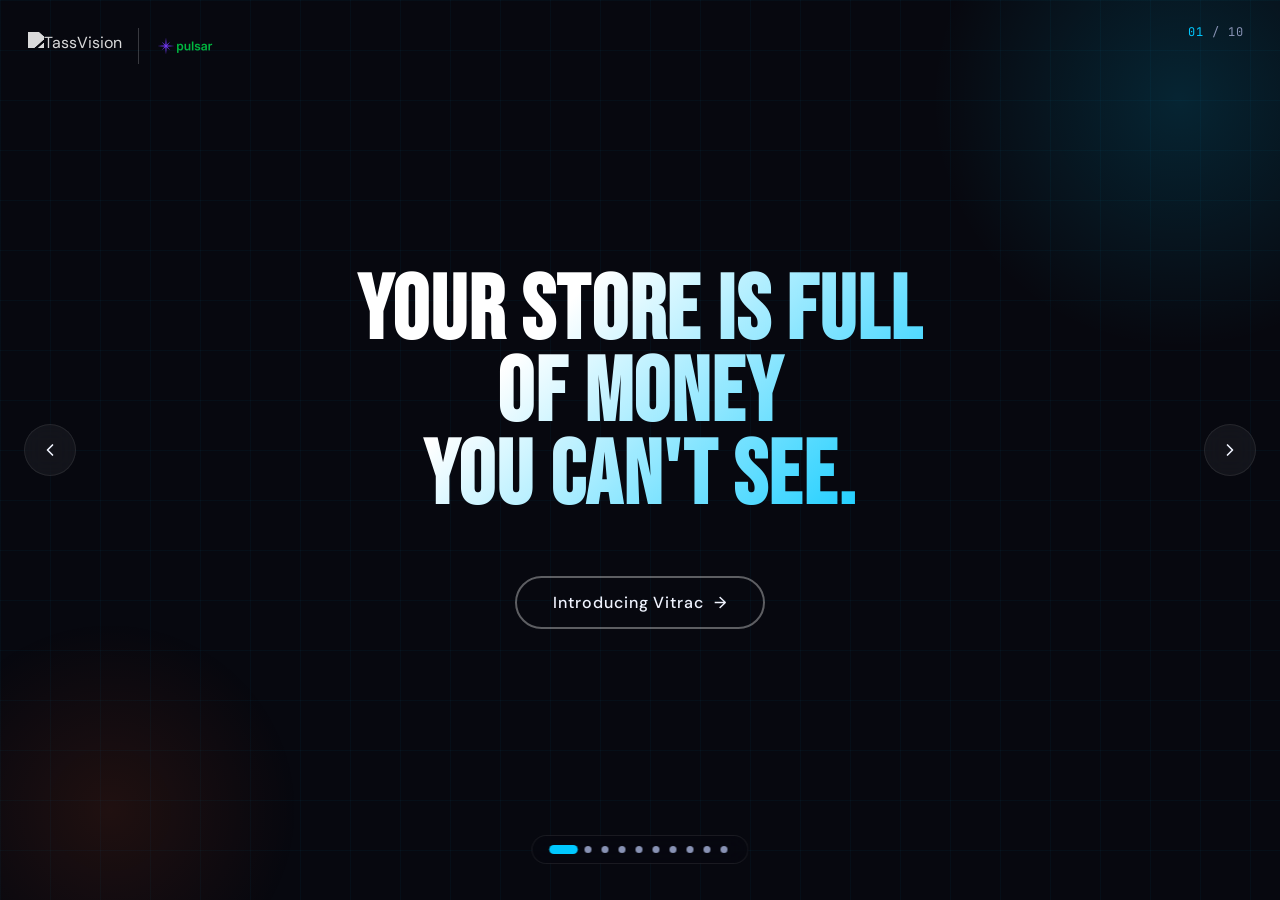
==== index.html @ 22bd7980 "upd" ====
<!DOCTYPE html>
<html lang="en">
<head>
<meta charset="UTF-8">
<meta name="viewport" content="width=device-width, initial-scale=1.0">
<title>Vitrac — Grow Your Store Revenue</title>
<link rel="preconnect" href="https://fonts.googleapis.com">
<link rel="preconnect" href="https://fonts.gstatic.com" crossorigin>
<link href="https://fonts.googleapis.com/css2?family=Bebas+Neue&family=DM+Sans:ital,opsz,wght@0,9..40,300;0,9..40,400;0,9..40,500;0,9..40,700;1,9..40,300&family=JetBrains+Mono:wght@400;700&display=swap" rel="stylesheet">
<style>
  :root {
    --ink:    #07080F;
    --ink2:   #10132A;
    --blue:   #00C8FF;
    --blue2:  #006EFF;
    --orange: #FF5A1F;
    --green:  #00E676;
    --white:  #F0F4FF;
    --muted:  #8892B4;
    --card:   rgba(255,255,255,0.04);
    --border: rgba(255,255,255,0.08);
  }

  *, *::before, *::after { box-sizing: border-box; margin: 0; padding: 0; }

  html, body {
    width: 100%; height: 100%;
    overflow: hidden;
    background: var(--ink);
    font-family: 'DM Sans', sans-serif;
    color: var(--white);
    cursor: default;
    -webkit-font-smoothing: antialiased;
  }

  /* ── Deck ─────────────────────────────────────────── */
  .deck {
    width: 100vw; height: 100vh;
    position: relative;
    overflow: hidden;
  }

  .slide {
    position: absolute;
    inset: 0;
    display: flex;
    flex-direction: column;
    justify-content: center;
    align-items: center;
    padding: 60px 80px;
    opacity: 0;
    transform: translateX(100%);
    transition: opacity 0.55s cubic-bezier(.77,0,.18,1), transform 0.55s cubic-bezier(.77,0,.18,1);
    will-change: transform, opacity;
    overflow: hidden;
  }
  .slide.active {
    opacity: 1;
    transform: translateX(0);
  }
  .slide.exit-left {
    opacity: 0;
    transform: translateX(-100%);
  }

  /* ── Shared slide background shapes ──────────────── */
  .slide::before, .slide::after {
    content: '';
    position: absolute;
    border-radius: 50%;
    pointer-events: none;
    z-index: 0;
  }

  /* ── Nav ─────────────────────────────────────────── */
  .nav {
    position: fixed;
    bottom: 36px;
    left: 50%;
    transform: translateX(-50%);
    display: flex;
    align-items: center;
    gap: 10px;
    z-index: 100;
    background: rgba(7,8,15,0.6);
    backdrop-filter: blur(12px);
    border: 1px solid var(--border);
    border-radius: 100px;
    padding: 10px 20px;
  }
  .dot {
    width: 7px; height: 7px;
    border-radius: 50%;
    background: var(--muted);
    cursor: pointer;
    transition: background 0.3s, transform 0.3s, width 0.3s;
  }
  .dot.active {
    background: var(--blue);
    transform: scale(1.3);
    width: 22px;
    border-radius: 4px;
  }

  .arrow {
    position: fixed;
    top: 50%;
    transform: translateY(-50%);
    z-index: 100;
    width: 52px; height: 52px;
    border-radius: 50%;
    background: rgba(255,255,255,0.05);
    border: 1px solid var(--border);
    display: flex; align-items: center; justify-content: center;
    cursor: pointer;
    transition: background 0.2s, border-color 0.2s;
    backdrop-filter: blur(10px);
  }
  .arrow:hover { background: rgba(0,200,255,0.12); border-color: var(--blue); }
  .arrow svg { width: 20px; height: 20px; fill: none; stroke: var(--white); stroke-width: 2; stroke-linecap: round; stroke-linejoin: round; }
  .arrow.left { left: 24px; }
  .arrow.right { right: 24px; }

  /* slide counter */
  .counter {
    position: fixed;
    top: 24px; right: 36px;
    font-family: 'JetBrains Mono', monospace;
    font-size: 12px;
    color: var(--muted);
    letter-spacing: 0.08em;
    z-index: 100;
  }
  .counter span { color: var(--blue); }

  /* ── Logos bar ───────────────────────────────────── */
  .logo-bar {
    position: fixed;
    top: 16px; left: 28px;
    display: flex; align-items: center; gap: 16px;
    z-index: 100;
  }
  .logo-bar .tv-logo {
    height: 28px;
    object-fit: contain;
    filter: brightness(0) invert(1);
    opacity: 0.85;
  }
  .logo-bar .sep {
    width: 1px; height: 36px;
    background: rgba(255,255,255,0.2);
  }
  .logo-bar .pulsar-logo {
    height: 60px;
    object-fit: contain;
    filter: none;
    opacity: 1;
  }
  /* On white-bg slides invert the TassVision logo */
  .slide.light-bg ~ * .logo-bar .tv-logo { filter: brightness(0); opacity: 0.7; }

  /* ═══════════════════════════════════════════════════
     SLIDE 1 — COVER  (25% more compact)
  ═══════════════════════════════════════════════════ */
  #s1 {
    background: var(--ink);
    text-align: center;
  }
  #s1::before {
    width: 500px; height: 500px;
    background: radial-gradient(circle, rgba(0,200,255,0.15) 0%, transparent 70%);
    top: -150px; right: -150px;
  }
  #s1::after {
    width: 380px; height: 380px;
    background: radial-gradient(circle, rgba(255,90,31,0.1) 0%, transparent 70%);
    bottom: -100px; left: -80px;
  }
  #s1 .grid-overlay {
    position: absolute;
    inset: 0;
    background-image:
      linear-gradient(rgba(0,200,255,0.04) 1px, transparent 1px),
      linear-gradient(90deg, rgba(0,200,255,0.04) 1px, transparent 1px);
    background-size: 50px 50px;
    z-index: 0;
  }
  #s1 .content { position: relative; z-index: 1; }
  #s1 .eyebrow {
    font-family: 'JetBrains Mono', monospace;
    font-size: 11px;
    letter-spacing: 0.22em;
    color: var(--blue);
    text-transform: uppercase;
    margin-bottom: 16px;
    display: flex; align-items: center; justify-content: center; gap: 10px;
  }
  #s1 .eyebrow::before, #s1 .eyebrow::after {
    content: '';
    width: 30px; height: 1px;
    background: var(--blue);
    opacity: 0.6;
  }
  #s1 h1 {
    font-family: 'Bebas Neue', sans-serif;
    font-size: clamp(54px, 7vw, 96px);
    line-height: 0.92;
    letter-spacing: 0.02em;
    background: linear-gradient(135deg, #fff 30%, var(--blue) 100%);
    -webkit-background-clip: text;
    -webkit-text-fill-color: transparent;
    background-clip: text;
    margin-bottom: 18px;
  }
  #s1 .sub {
    font-size: clamp(13px, 1.5vw, 16px);
    font-weight: 300;
    color: rgba(240,244,255,0.7);
    max-width: 520px;
    margin: 0 auto 32px;
    line-height: 1.6;
  }
  #s1 .cta-badge {
    display: inline-flex;
    align-items: center;
    gap: 8px;
    background: linear-gradient(135deg, var(--blue), var(--blue2));
    color: var(--ink);
    font-weight: 700;
    font-size: 12px;
    letter-spacing: 0.1em;
    text-transform: uppercase;
    padding: 11px 24px;
    border-radius: 100px;
    box-shadow: 0 0 30px rgba(0,200,255,0.3);
  }
  #s1 .vitrac-hero-logo {
    width: 120px;
    margin-bottom: 20px;
    filter: brightness(0) invert(1);
  }
  .intro-btn {
    margin-top: 40px;
    display: inline-flex;
    align-items: center;
    gap: 8px;
    background: transparent;
    border: 2px solid rgba(255,255,255,0.35);
    color: var(--white);
    font-family: 'DM Sans', sans-serif;
    font-size: 16px;
    font-weight: 500;
    letter-spacing: 0.06em;
    padding: 14px 36px;
    border-radius: 100px;
    cursor: pointer;
    transition: background 0.25s, border-color 0.25s, color 0.25s;
  }
  .intro-btn:hover {
    background: rgba(255,255,255,0.1);
    border-color: rgba(255,255,255,0.7);
  }

  /* ═══════════════════════════════════════════════════
     SLIDE 2 — THE PROBLEM
  ═══════════════════════════════════════════════════ */
  #s2 {
    background: #0D0E1C;
  }
  #s2::before {
    width: 600px; height: 600px;
    background: radial-gradient(circle, rgba(255,90,31,0.12) 0%, transparent 70%);
    top: -200px; left: -100px;
  }
  #s2 .inner {
    position: relative; z-index: 1;
    width: 100%; max-width: 1100px;
  }
  #s2 .tag {
    font-family: 'JetBrains Mono', monospace;
    font-size: 12px;
    letter-spacing: 0.2em;
    color: var(--orange);
    text-transform: uppercase;
    margin-bottom: 20px;
  }
  #s2 h2 {
    font-family: 'Bebas Neue', sans-serif;
    font-size: clamp(52px, 6.5vw, 96px);
    line-height: 0.95;
    letter-spacing: 0.02em;
    margin-bottom: 52px;
    max-width: 800px;
  }
  #s2 h2 em { color: var(--orange); font-style: normal; }
  .pain-grid {
    display: grid;
    grid-template-columns: repeat(2, 1fr);
    gap: 16px;
  }
  .pain-card {
    background: rgba(255,90,31,0.06);
    border: 1px solid rgba(255,90,31,0.2);
    border-radius: 16px;
    padding: 24px 28px;
    display: flex;
    align-items: flex-start;
    gap: 16px;
  }
  .pain-icon {
    width: 44px; height: 44px;
    border-radius: 12px;
    background: rgba(255,90,31,0.15);
    display: flex; align-items: center; justify-content: center;
    flex-shrink: 0;
    font-size: 20px;
  }
  .pain-card h3 {
    font-size: 17px;
    font-weight: 600;
    margin-bottom: 6px;
    color: var(--white);
  }
  .pain-card p {
    font-size: 14px;
    color: var(--muted);
    line-height: 1.5;
  }

  /* ═══════════════════════════════════════════════════
     SLIDE 3 — WHAT IS VITRAC
  ═══════════════════════════════════════════════════ */
  #s3 {
    background: linear-gradient(135deg, #050917 0%, #0A1540 100%);
  }
  #s3::before {
    width: 800px; height: 800px;
    background: radial-gradient(circle, rgba(0,200,255,0.08) 0%, transparent 65%);
    top: -300px; right: -300px;
  }
  #s3 .inner {
    position: relative; z-index: 1;
    display: grid;
    grid-template-columns: 1fr 1fr;
    gap: 80px;
    align-items: center;
    width: 100%; max-width: 1200px;
  }
  #s3 .left .tag {
    font-family: 'JetBrains Mono', monospace;
    font-size: 12px; letter-spacing: 0.2em;
    color: var(--blue); text-transform: uppercase;
    margin-bottom: 20px;
  }
  #s3 h2 {
    font-family: 'Bebas Neue', sans-serif;
    font-size: clamp(52px, 6vw, 88px);
    line-height: 0.93;
    letter-spacing: 0.02em;
    margin-bottom: 28px;
  }
  #s3 h2 em { color: var(--blue); font-style: normal; }
  #s3 .desc {
    font-size: 18px;
    font-weight: 300;
    color: rgba(240,244,255,0.75);
    line-height: 1.7;
    margin-bottom: 36px;
  }
  #s3 .highlight-box {
    background: linear-gradient(135deg, rgba(0,200,255,0.1), rgba(0,110,255,0.1));
    border: 1px solid rgba(0,200,255,0.25);
    border-radius: 16px;
    padding: 22px 26px;
    font-size: 15px;
    color: var(--blue);
    font-weight: 500;
    line-height: 1.6;
  }
  .vitrac-visual {
    position: relative;
    display: flex;
    align-items: center;
    justify-content: center;
  }
  .camera-ring {
    width: 320px; height: 320px;
    border-radius: 50%;
    border: 2px solid rgba(0,200,255,0.2);
    display: flex; align-items: center; justify-content: center;
    position: relative;
    animation: rotate 20s linear infinite;
  }
  @keyframes rotate { to { transform: rotate(360deg); } }
  .camera-ring::before {
    content: '';
    position: absolute;
    inset: 20px;
    border-radius: 50%;
    border: 1px dashed rgba(0,200,255,0.15);
  }
  .camera-center {
    width: 160px; height: 160px;
    border-radius: 50%;
    background: radial-gradient(circle, rgba(0,200,255,0.15), rgba(0,110,255,0.05));
    border: 2px solid rgba(0,200,255,0.3);
    display: flex; align-items: center; justify-content: center;
    font-size: 60px;
    animation: rotate 20s linear infinite reverse;
    box-shadow: 0 0 60px rgba(0,200,255,0.15), inset 0 0 30px rgba(0,200,255,0.05);
  }
  .orbit-dot {
    position: absolute;
    width: 12px; height: 12px;
    border-radius: 50%;
    background: var(--blue);
    box-shadow: 0 0 20px var(--blue);
    top: -6px; left: 50%;
    transform: translateX(-50%);
  }
  .orbit-dot:nth-child(2) { top: auto; bottom: -6px; background: var(--orange); box-shadow: 0 0 20px var(--orange); }
  .orbit-dot:nth-child(3) { top: 50%; left: -6px; transform: translateY(-50%); background: var(--green); box-shadow: 0 0 20px var(--green); }
  .data-tags {
    position: absolute;
    right: -40px; top: 50%;
    transform: translateY(-50%);
    display: flex; flex-direction: column; gap: 10px;
  }
  .data-tag {
    background: rgba(0,200,255,0.08);
    border: 1px solid rgba(0,200,255,0.2);
    border-radius: 8px;
    padding: 8px 14px;
    font-family: 'JetBrains Mono', monospace;
    font-size: 11px;
    color: var(--blue);
    white-space: nowrap;
  }

  /* ═══════════════════════════════════════════════════
     SLIDE 4 — HOW IT WORKS
  ═══════════════════════════════════════════════════ */
  #s4 {
    background: var(--ink);
    text-align: center;
  }
  #s4::before {
    width: 600px; height: 600px;
    background: radial-gradient(circle, rgba(0,230,118,0.08) 0%, transparent 70%);
    bottom: -200px; right: -200px;
  }
  #s4 .inner {
    position: relative; z-index: 1;
    width: 100%; max-width: 1100px;
  }
  #s4 .tag {
    font-family: 'JetBrains Mono', monospace;
    font-size: 12px; letter-spacing: 0.2em;
    color: var(--green); text-transform: uppercase;
    margin-bottom: 20px;
  }
  #s4 h2 {
    font-family: 'Bebas Neue', sans-serif;
    font-size: clamp(50px, 6vw, 84px);
    line-height: 0.93;
    letter-spacing: 0.02em;
    margin-bottom: 60px;
  }
  .steps-row {
    display: grid;
    grid-template-columns: repeat(3, 1fr);
    gap: 0;
    position: relative;
  }
  .steps-row::before {
    content: '';
    position: absolute;
    top: 44px; left: calc(16.67% + 20px);
    width: calc(66.66% - 40px);
    height: 2px;
    background: linear-gradient(90deg, var(--blue), var(--green));
    z-index: 0;
  }
  .step {
    display: flex;
    flex-direction: column;
    align-items: center;
    gap: 20px;
    padding: 0 24px;
    position: relative;
    z-index: 1;
  }
  .step-num {
    width: 88px; height: 88px;
    border-radius: 50%;
    display: flex; align-items: center; justify-content: center;
    font-family: 'Bebas Neue', sans-serif;
    font-size: 36px;
    letter-spacing: 0.05em;
    position: relative;
  }
  .step:nth-child(1) .step-num { background: linear-gradient(135deg, var(--blue), var(--blue2)); color: var(--ink); box-shadow: 0 0 40px rgba(0,200,255,0.3); }
  .step:nth-child(2) .step-num { background: linear-gradient(135deg, #7B3FF2, var(--blue2)); color: var(--white); box-shadow: 0 0 40px rgba(123,63,242,0.3); }
  .step:nth-child(3) .step-num { background: linear-gradient(135deg, var(--green), #00A86B); color: var(--ink); box-shadow: 0 0 40px rgba(0,230,118,0.3); }
  .step-emoji { font-size: 30px; }
  .step h3 {
    font-size: 20px;
    font-weight: 700;
    color: var(--white);
    margin-bottom: 8px;
  }
  .step p {
    font-size: 14px;
    color: var(--muted);
    line-height: 1.6;
    text-align: center;
  }

  /* ═══════════════════════════════════════════════════
     SLIDE 5 — VISITOR COUNTING
  ═══════════════════════════════════════════════════ */
  #s5 {
    background: #080B1A;
  }
  #s5::before {
    width: 700px; height: 700px;
    background: radial-gradient(circle, rgba(0,110,255,0.12) 0%, transparent 65%);
    top: -200px; left: -200px;
  }
  #s5 .inner {
    position: relative; z-index: 1;
    display: grid;
    grid-template-columns: 1fr 1fr;
    gap: 80px;
    align-items: center;
    width: 100%; max-width: 1200px;
  }
  #s5 .tag {
    font-family: 'JetBrains Mono', monospace;
    font-size: 12px; letter-spacing: 0.2em;
    color: var(--blue); text-transform: uppercase;
    margin-bottom: 20px;
  }
  #s5 h2 {
    font-family: 'Bebas Neue', sans-serif;
    font-size: clamp(48px, 5.5vw, 82px);
    line-height: 0.93;
    letter-spacing: 0.02em;
    margin-bottom: 28px;
  }
  #s5 h2 em { color: var(--blue); font-style: normal; }
  #s5 .benefits {
    list-style: none;
    display: flex;
    flex-direction: column;
    gap: 16px;
  }
  #s5 .benefits li {
    display: flex;
    align-items: flex-start;
    gap: 14px;
    font-size: 15px;
    color: rgba(240,244,255,0.8);
    line-height: 1.5;
  }
  #s5 .benefits li::before {
    content: '→';
    color: var(--blue);
    font-weight: 700;
    flex-shrink: 0;
    margin-top: 1px;
  }

  /* Bar chart visual */
  .bar-chart {
    background: rgba(255,255,255,0.03);
    border: 1px solid var(--border);
    border-radius: 20px;
    padding: 32px;
    position: relative;
    overflow: hidden;
  }
  .bar-chart-label {
    font-family: 'JetBrains Mono', monospace;
    font-size: 11px;
    color: var(--muted);
    letter-spacing: 0.1em;
    text-transform: uppercase;
    margin-bottom: 24px;
  }
  .bars {
    display: flex;
    align-items: flex-end;
    gap: 10px;
    height: 160px;
  }
  .bar-col {
    flex: 1;
    display: flex;
    flex-direction: column;
    align-items: center;
    gap: 6px;
    height: 100%;
    justify-content: flex-end;
  }
  .bar-fill {
    width: 100%;
    border-radius: 6px 6px 0 0;
    transition: height 0.8s ease;
    position: relative;
    min-height: 4px;
  }
  .bar-fill.peak { background: linear-gradient(180deg, var(--blue), var(--blue2)); box-shadow: 0 -4px 20px rgba(0,200,255,0.3); }
  .bar-fill.normal { background: rgba(0,200,255,0.35); }
  .bar-day {
    font-family: 'JetBrains Mono', monospace;
    font-size: 10px;
    color: var(--muted);
  }
  .bar-num {
    position: absolute;
    top: -22px; left: 50%;
    transform: translateX(-50%);
    font-family: 'JetBrains Mono', monospace;
    font-size: 10px;
    color: var(--blue);
    white-space: nowrap;
  }
  .big-stat {
    margin-top: 24px;
    text-align: center;
    padding: 16px;
    border-radius: 12px;
    background: rgba(0,200,255,0.06);
    border: 1px solid rgba(0,200,255,0.15);
  }
  .big-stat .num {
    font-family: 'Bebas Neue', sans-serif;
    font-size: 52px;
    color: var(--blue);
    line-height: 1;
  }
  .big-stat .label { font-size: 12px; color: var(--muted); margin-top: 4px; }

  /* ═══════════════════════════════════════════════════
     SLIDE 6 — HEAT MAPS
  ═══════════════════════════════════════════════════ */
  #s6 {
    background: #0B0A14;
  }
  #s6::before {
    width: 700px; height: 700px;
    background: radial-gradient(circle, rgba(255,90,31,0.1) 0%, transparent 65%);
    bottom: -200px; right: -200px;
  }
  #s6 .inner {
    position: relative; z-index: 1;
    display: grid;
    grid-template-columns: 1fr 1fr;
    gap: 80px;
    align-items: center;
    width: 100%; max-width: 1200px;
  }
  #s6 .right { order: -1; }
  #s6 .tag {
    font-family: 'JetBrains Mono', monospace;
    font-size: 12px; letter-spacing: 0.2em;
    color: var(--orange); text-transform: uppercase;
    margin-bottom: 20px;
  }
  #s6 h2 {
    font-family: 'Bebas Neue', sans-serif;
    font-size: clamp(48px, 5.5vw, 82px);
    line-height: 0.93;
    letter-spacing: 0.02em;
    margin-bottom: 28px;
  }
  #s6 h2 em { color: var(--orange); font-style: normal; }
  #s6 .benefits {
    list-style: none;
    display: flex;
    flex-direction: column;
    gap: 16px;
    margin-bottom: 28px;
  }
  #s6 .benefits li {
    display: flex;
    align-items: flex-start;
    gap: 14px;
    font-size: 15px;
    color: rgba(240,244,255,0.8);
    line-height: 1.5;
  }
  #s6 .benefits li::before {
    content: '→';
    color: var(--orange);
    font-weight: 700;
    flex-shrink: 0;
  }
  #s6 .insight-box {
    background: rgba(255,90,31,0.08);
    border: 1px solid rgba(255,90,31,0.2);
    border-radius: 14px;
    padding: 18px 22px;
    font-size: 14px;
    color: rgba(240,244,255,0.8);
    line-height: 1.6;
  }
  #s6 .insight-box strong { color: var(--orange); }

  /* Store heatmap visual */
  .heatmap-visual {
    background: rgba(255,255,255,0.03);
    border: 1px solid var(--border);
    border-radius: 20px;
    padding: 28px;
    position: relative;
  }
  .heatmap-title {
    font-family: 'JetBrains Mono', monospace;
    font-size: 11px;
    color: var(--muted);
    letter-spacing: 0.1em;
    text-transform: uppercase;
    margin-bottom: 20px;
  }
  .store-floor {
    width: 100%;
    aspect-ratio: 4/3;
    position: relative;
    background: rgba(255,255,255,0.02);
    border: 1px solid rgba(255,255,255,0.06);
    border-radius: 12px;
    overflow: hidden;
  }
  .heat-zone {
    position: absolute;
    border-radius: 50%;
    filter: blur(30px);
  }
  .hz1 { width: 180px; height: 180px; background: rgba(255,0,0,0.45); top: 10%; left: 10%; }
  .hz2 { width: 140px; height: 140px; background: rgba(255,120,0,0.4); top: 40%; right: 15%; }
  .hz3 { width: 100px; height: 100px; background: rgba(255,220,0,0.3); bottom: 15%; left: 35%; }
  .hz4 { width: 80px; height: 80px; background: rgba(0,200,255,0.25); bottom: 20%; right: 30%; }
  .floor-grid {
    position: absolute;
    inset: 0;
    background-image:
      linear-gradient(rgba(255,255,255,0.03) 1px, transparent 1px),
      linear-gradient(90deg, rgba(255,255,255,0.03) 1px, transparent 1px);
    background-size: 30px 30px;
  }
  .store-label {
    position: absolute;
    font-family: 'JetBrains Mono', monospace;
    font-size: 9px;
    color: rgba(255,255,255,0.5);
    letter-spacing: 0.05em;
  }
  .store-label.entrance { bottom: 6px; left: 50%; transform: translateX(-50%); }
  .store-label.l1 { top: 12%; left: 8%; color: rgba(255,100,100,0.8); }
  .store-label.l2 { top: 42%; right: 10%; color: rgba(255,160,50,0.8); }
  .store-label.l3 { bottom: 18%; left: 30%; color: rgba(255,220,0,0.7); }
  .legend {
    display: flex;
    align-items: center;
    gap: 16px;
    margin-top: 16px;
    justify-content: center;
  }
  .legend-item {
    display: flex;
    align-items: center;
    gap: 6px;
    font-family: 'JetBrains Mono', monospace;
    font-size: 9px;
    color: var(--muted);
  }
  .legend-dot {
    width: 10px; height: 10px;
    border-radius: 50%;
  }

  /* ═══════════════════════════════════════════════════
     SLIDE 7 — REPORTS & DASHBOARD
  ═══════════════════════════════════════════════════ */
  #s7 {
    background: #060D1A;
    text-align: center;
  }
  #s7::before {
    width: 800px; height: 800px;
    background: radial-gradient(circle, rgba(0,230,118,0.07) 0%, transparent 65%);
    top: -300px; right: -300px;
  }
  #s7 .inner {
    position: relative; z-index: 1;
    width: 100%; max-width: 1100px;
  }
  #s7 .tag {
    font-family: 'JetBrains Mono', monospace;
    font-size: 12px; letter-spacing: 0.2em;
    color: var(--green); text-transform: uppercase;
    margin-bottom: 20px;
  }
  #s7 h2 {
    font-family: 'Bebas Neue', sans-serif;
    font-size: clamp(50px, 6vw, 86px);
    line-height: 0.93;
    letter-spacing: 0.02em;
    margin-bottom: 48px;
  }
  #s7 h2 em { color: var(--green); font-style: normal; }
  .features-grid {
    display: grid;
    grid-template-columns: repeat(3, 1fr);
    gap: 16px;
  }
  .feature-card {
    background: var(--card);
    border: 1px solid var(--border);
    border-radius: 20px;
    padding: 28px;
    text-align: left;
    transition: border-color 0.3s, background 0.3s;
    position: relative;
    overflow: hidden;
  }
  .feature-card::before {
    content: '';
    position: absolute;
    top: 0; left: 0; right: 0;
    height: 2px;
    background: linear-gradient(90deg, transparent, var(--green), transparent);
    opacity: 0;
    transition: opacity 0.3s;
  }
  .feature-card:hover { border-color: rgba(0,230,118,0.3); background: rgba(0,230,118,0.05); }
  .feature-card:hover::before { opacity: 1; }
  .feat-icon {
    font-size: 32px;
    margin-bottom: 16px;
    display: block;
  }
  .feature-card h3 {
    font-size: 17px;
    font-weight: 700;
    margin-bottom: 8px;
  }
  .feature-card p {
    font-size: 13px;
    color: var(--muted);
    line-height: 1.6;
  }

  /* ═══════════════════════════════════════════════════
     SLIDE 8 — TRUSTED BY
  ═══════════════════════════════════════════════════ */
  #s8 {
    background: #070811;
    text-align: center;
  }
  #s8::before {
    width: 600px; height: 600px;
    background: radial-gradient(circle, rgba(0,200,255,0.07) 0%, transparent 65%);
    top: -200px; left: 50%;
    transform: translateX(-50%);
  }
  #s8 .inner {
    position: relative; z-index: 1;
    width: 100%; max-width: 1000px;
  }
  #s8 .tag {
    font-family: 'JetBrains Mono', monospace;
    font-size: 12px; letter-spacing: 0.2em;
    color: var(--blue); text-transform: uppercase;
    margin-bottom: 20px;
  }
  #s8 h2 {
    font-family: 'Bebas Neue', sans-serif;
    font-size: clamp(48px, 5.5vw, 80px);
    line-height: 0.93;
    letter-spacing: 0.02em;
    margin-bottom: 16px;
  }
  #s8 .sub {
    font-size: 18px;
    color: var(--muted);
    margin-bottom: 52px;
    font-weight: 300;
  }
  .stats-row {
    display: grid;
    grid-template-columns: repeat(3, 1fr);
    gap: 24px;
    margin-bottom: 52px;
  }
  .stat-box {
    background: var(--card);
    border: 1px solid var(--border);
    border-radius: 20px;
    padding: 32px 24px;
  }
  .stat-box .num {
    font-family: 'Bebas Neue', sans-serif;
    font-size: 64px;
    line-height: 1;
    background: linear-gradient(135deg, var(--blue), var(--blue2));
    -webkit-background-clip: text;
    -webkit-text-fill-color: transparent;
    background-clip: text;
  }
  .stat-box .label {
    font-size: 14px;
    color: var(--muted);
    margin-top: 8px;
    font-weight: 400;
  }
  .brands-strip {
    display: flex;
    align-items: center;
    justify-content: center;
    gap: 32px;
    flex-wrap: wrap;
    opacity: 0.5;
    filter: grayscale(1) brightness(2);
  }
  .brands-strip img {
    height: 28px;
    object-fit: contain;
  }

  /* ═══════════════════════════════════════════════════
     SLIDE 9 — PRICING
  ═══════════════════════════════════════════════════ */
  #s9 {
    background: #080C18;
    text-align: center;
  }
  #s9::before {
    width: 700px; height: 700px;
    background: radial-gradient(circle, rgba(123,63,242,0.1) 0%, transparent 65%);
    bottom: -200px; left: -200px;
  }
  #s9 .inner {
    position: relative; z-index: 1;
    width: 100%; max-width: 1100px;
  }
  #s9 .tag {
    font-family: 'JetBrains Mono', monospace;
    font-size: 12px; letter-spacing: 0.2em;
    color: #A78BFA; text-transform: uppercase;
    margin-bottom: 20px;
  }
  #s9 h2 {
    font-family: 'Bebas Neue', sans-serif;
    font-size: clamp(48px, 5.5vw, 80px);
    line-height: 0.93;
    letter-spacing: 0.02em;
    margin-bottom: 28px;
  }

  /* Billing toggle */
  .billing-toggle {
    display: inline-flex;
    align-items: center;
    gap: 14px;
    background: rgba(255,255,255,0.04);
    border: 1px solid var(--border);
    border-radius: 100px;
    padding: 6px 8px;
    margin-bottom: 36px;
    cursor: pointer;
  }
  .toggle-btn {
    padding: 8px 20px;
    border-radius: 100px;
    font-size: 13px;
    font-weight: 600;
    cursor: pointer;
    transition: all 0.25s;
    color: var(--muted);
  }
  .toggle-btn.active {
    background: linear-gradient(135deg, #7B3FF2, var(--blue2));
    color: var(--white);
    box-shadow: 0 4px 20px rgba(123,63,242,0.3);
  }
  .save-badge {
    font-size: 11px;
    background: rgba(0,230,118,0.15);
    color: var(--green);
    border: 1px solid rgba(0,230,118,0.3);
    border-radius: 100px;
    padding: 3px 10px;
    font-weight: 600;
  }

  .pricing-grid {
    display: grid;
    grid-template-columns: repeat(4, 1fr);
    gap: 12px;
  }
  .plan-card {
    background: rgba(255,255,255,0.03);
    border: 1px solid var(--border);
    border-radius: 20px;
    padding: 28px 20px;
    position: relative;
    transition: border-color 0.3s, transform 0.3s;
    text-align: left;
    overflow: hidden;
  }
  .plan-card.popular {
    border-color: rgba(0,200,255,0.4);
    background: rgba(0,200,255,0.05);
    transform: translateY(-8px);
  }
  .popular-badge {
    position: absolute;
    top: 16px; right: 16px;
    background: linear-gradient(135deg, var(--blue), var(--blue2));
    color: var(--ink);
    font-size: 10px;
    font-weight: 700;
    letter-spacing: 0.1em;
    text-transform: uppercase;
    padding: 4px 10px;
    border-radius: 100px;
  }
  .plan-name {
    font-family: 'Bebas Neue', sans-serif;
    font-size: 28px;
    letter-spacing: 0.05em;
    margin-bottom: 4px;
    color: var(--white);
  }
  .plan-card.popular .plan-name { color: var(--blue); }
  .plan-desc {
    font-size: 12px;
    color: var(--muted);
    margin-bottom: 20px;
    line-height: 1.4;
  }
  .plan-price {
    margin-bottom: 6px;
  }
  .plan-amount {
    font-family: 'Bebas Neue', sans-serif;
    font-size: 48px;
    line-height: 1;
    color: var(--white);
  }
  .plan-currency {
    font-size: 20px;
    color: var(--muted);
    font-weight: 300;
  }
  .plan-period {
    font-size: 12px;
    color: var(--muted);
    margin-bottom: 20px;
  }
  .plan-divider {
    height: 1px;
    background: var(--border);
    margin: 16px 0;
  }
  .plan-features {
    list-style: none;
    display: flex;
    flex-direction: column;
    gap: 8px;
  }
  .plan-features li {
    display: flex;
    align-items: center;
    gap: 8px;
    font-size: 12px;
    color: rgba(240,244,255,0.7);
  }
  .plan-features li::before {
    content: '✓';
    color: var(--green);
    font-weight: 700;
    font-size: 11px;
    flex-shrink: 0;
  }

  /* ═══════════════════════════════════════════════════
     SLIDE 10 — CTA
  ═══════════════════════════════════════════════════ */
  #s10 {
    background: var(--ink);
    text-align: center;
    overflow: hidden;
  }
  #s10 .bg-glow {
    position: absolute;
    inset: 0;
    background:
      radial-gradient(ellipse at 30% 50%, rgba(0,200,255,0.12) 0%, transparent 50%),
      radial-gradient(ellipse at 70% 50%, rgba(255,90,31,0.08) 0%, transparent 50%);
  }
  #s10 .grid-overlay {
    position: absolute;
    inset: 0;
    background-image:
      linear-gradient(rgba(0,200,255,0.03) 1px, transparent 1px),
      linear-gradient(90deg, rgba(0,200,255,0.03) 1px, transparent 1px);
    background-size: 60px 60px;
  }
  #s10 .inner {
    position: relative; z-index: 1;
    width: 100%; max-width: 800px;
  }
  #s10 .tag {
    font-family: 'JetBrains Mono', monospace;
    font-size: 12px; letter-spacing: 0.2em;
    color: var(--green); text-transform: uppercase;
    margin-bottom: 24px;
    display: flex; align-items: center; justify-content: center; gap: 12px;
  }
  #s10 .tag::before, #s10 .tag::after {
    content: '';
    width: 40px; height: 1px;
    background: var(--green);
    opacity: 0.5;
  }
  #s10 h2 {
    font-family: 'Bebas Neue', sans-serif;
    font-size: clamp(52px, 7vw, 104px);
    line-height: 0.9;
    letter-spacing: 0.02em;
    margin-bottom: 20px;
    background: linear-gradient(135deg, #fff 30%, var(--blue) 100%);
    -webkit-background-clip: text;
    -webkit-text-fill-color: transparent;
    background-clip: text;
  }
  #s10 .sub {
    font-size: 18px;
    color: rgba(240,244,255,0.6);
    margin-bottom: 52px;
    font-weight: 300;
    line-height: 1.6;
  }
  .contact-card {
    background: rgba(255,255,255,0.04);
    border: 1px solid rgba(0,200,255,0.2);
    border-radius: 24px;
    padding: 40px 48px;
    margin-bottom: 32px;
    position: relative;
    overflow: hidden;
  }
  .contact-card::before {
    content: '';
    position: absolute;
    top: 0; left: 0; right: 0;
    height: 2px;
    background: linear-gradient(90deg, var(--blue), var(--green), var(--blue));
  }
  .contact-company {
    font-family: 'Bebas Neue', sans-serif;
    font-size: 42px;
    letter-spacing: 0.08em;
    color: var(--white);
    margin-bottom: 4px;
  }
  .contact-id {
    font-family: 'JetBrains Mono', monospace;
    font-size: 13px;
    color: var(--muted);
    margin-bottom: 24px;
    letter-spacing: 0.05em;
  }
  .contact-phone {
    display: inline-flex;
    align-items: center;
    gap: 12px;
    background: linear-gradient(135deg, var(--blue), var(--blue2));
    color: var(--ink);
    font-family: 'Bebas Neue', sans-serif;
    font-size: 36px;
    letter-spacing: 0.08em;
    padding: 16px 40px;
    border-radius: 16px;
    box-shadow: 0 8px 40px rgba(0,200,255,0.3);
  }
  .contact-phone .phone-icon { font-size: 24px; }
  .pulsar-logo-big {
    height: 44px;
    object-fit: contain;
    margin-bottom: 16px;
  }

  /* ── Animations ───────────────────────────────── */
  @keyframes fadeUp {
    from { opacity: 0; transform: translateY(30px); }
    to   { opacity: 1; transform: translateY(0); }
  }
  @keyframes pulse-glow {
    0%, 100% { box-shadow: 0 0 40px rgba(0,200,255,0.3); }
    50%       { box-shadow: 0 0 70px rgba(0,200,255,0.6); }
  }
  .slide.active > * {
    animation: fadeUp 0.6s ease forwards;
  }
  .slide.active > *:nth-child(2) { animation-delay: 0.1s; }
  .slide.active > *:nth-child(3) { animation-delay: 0.2s; }

  /* ── Responsive ───────────────────────────────── */
  @media (max-width: 900px) {
    .slide { padding: 40px 32px; }
    #s3 .inner, #s5 .inner, #s6 .inner { grid-template-columns: 1fr; }
    .pricing-grid { grid-template-columns: repeat(2, 1fr); }
    .steps-row { grid-template-columns: 1fr; gap: 32px; }
    .steps-row::before { display: none; }
    .pain-grid { grid-template-columns: 1fr; }
    .stats-row { grid-template-columns: 1fr; gap: 16px; }
    .features-grid { grid-template-columns: 1fr; }
  }

  /* ═══════════════════════════════════════════════════
     LIGHT SLIDE OVERRIDES  (slides 2 – 8)
  ═══════════════════════════════════════════════════ */

  /* S2 — Problem: clean white + orange */
  #s2 { background: #ffffff; }
  #s2 h2 { color: #07080F; }
  #s2 .tag { color: var(--orange); }
  .pain-card { background: #fff5f1; border-color: rgba(255,90,31,0.18); }
  .pain-icon { background: rgba(255,90,31,0.10); }
  .pain-card h3 { color: #07080F; }
  .pain-card p  { color: #5A6080; }
  #s2::before { background: radial-gradient(circle, rgba(255,90,31,0.07) 0%, transparent 70%); }

  /* S3 — What is Vitrac: pale blue-white */
  #s3 { background: #F4F8FF; }
  #s3::before { background: radial-gradient(circle, rgba(0,110,255,0.06) 0%, transparent 65%); }
  #s3 h2 { color: #07080F; }
  #s3 h2 em { color: var(--blue2); }
  #s3 .desc { color: #3C4370; }
  #s3 .highlight-box {
    background: rgba(0,110,255,0.06);
    border-color: rgba(0,110,255,0.2);
    color: var(--blue2);
  }
  .camera-ring { border-color: rgba(0,110,255,0.25); }
  .camera-ring::before { border-color: rgba(0,110,255,0.12); }
  .camera-center {
    background: radial-gradient(circle, rgba(0,110,255,0.12), rgba(0,110,255,0.03));
    border-color: rgba(0,110,255,0.3);
    box-shadow: 0 0 50px rgba(0,110,255,0.12);
  }
  .data-tag { background: rgba(0,110,255,0.06); border-color: rgba(0,110,255,0.18); color: var(--blue2); }

  /* S4 — How it works: bright white */
  #s4 { background: #ffffff; }
  #s4::before { background: radial-gradient(circle, rgba(0,180,100,0.06) 0%, transparent 70%); }
  #s4 h2 { color: #07080F; }
  #s4 .tag { color: #00A86B; }
  .step h3 { color: #07080F; }
  .step p  { color: #5A6080; }
  .steps-row::before { background: linear-gradient(90deg, var(--blue2), #00A86B); opacity: 0.5; }

  /* S5 — Visitor counting: white */
  #s5 { background: #ffffff; }
  #s5::before { background: radial-gradient(circle, rgba(0,110,255,0.07) 0%, transparent 65%); }
  #s5 h2 { color: #07080F; }
  #s5 h2 em { color: var(--blue2); }
  #s5 .tag { color: var(--blue2); }
  #s5 .benefits li { color: #3C4370; }
  #s5 .benefits li::before { color: var(--blue2); }
  .bar-chart { background: #F4F8FF; border-color: rgba(0,110,255,0.12); }
  .bar-chart-label { color: #8892B4; }
  .bar-fill.normal { background: rgba(0,110,255,0.25); }
  .bar-fill.peak   { background: linear-gradient(180deg, var(--blue2), #0040CC); box-shadow: 0 -4px 18px rgba(0,110,255,0.25); }
  .bar-day  { color: #8892B4; }
  .bar-num  { color: var(--blue2); }
  .big-stat { background: rgba(0,110,255,0.06); border-color: rgba(0,110,255,0.15); }
  .big-stat .num   { color: var(--blue2); }
  .big-stat .label { color: #5A6080; }

  /* S6 — Heat maps: warm cream */
  #s6 { background: #FFF7F4; }
  #s6::before { background: radial-gradient(circle, rgba(255,90,31,0.07) 0%, transparent 65%); }
  #s6 h2 { color: #07080F; }
  #s6 h2 em { color: var(--orange); }
  #s6 .tag { color: var(--orange); }
  #s6 .benefits li { color: #3C4370; }
  #s6 .benefits li::before { color: var(--orange); }
  #s6 .insight-box { background: rgba(255,90,31,0.06); border-color: rgba(255,90,31,0.18); color: #3C4370; }
  #s6 .insight-box strong { color: var(--orange); }
  .heatmap-visual { background: #fff; border-color: rgba(0,0,0,0.08); }
  .heatmap-title  { color: #8892B4; }
  .store-floor    { background: rgba(0,0,0,0.02); border-color: rgba(0,0,0,0.06); }
  .floor-grid     { background-image: linear-gradient(rgba(0,0,0,0.04) 1px,transparent 1px), linear-gradient(90deg,rgba(0,0,0,0.04) 1px,transparent 1px); }
  .store-label    { color: rgba(0,0,0,0.4); }
  .store-label.l1 { color: rgba(200,40,40,0.8); }
  .store-label.l2 { color: rgba(200,100,20,0.8); }
  .store-label.l3 { color: rgba(160,140,0,0.8); }
  .legend-item    { color: #8892B4; }

  /* S7 — Reports: fresh white-green */
  #s7 { background: #F4FBF7; }
  #s7::before { background: radial-gradient(circle, rgba(0,180,100,0.06) 0%, transparent 65%); }
  #s7 h2 { color: #07080F; }
  #s7 h2 em { color: #00A86B; }
  #s7 .tag { color: #00A86B; }
  .feature-card { background: #ffffff; border-color: rgba(0,0,0,0.07); }
  .feature-card::before { background: linear-gradient(90deg,transparent,#00A86B,transparent); }
  .feature-card:hover { border-color: rgba(0,168,107,0.3); background: rgba(0,168,107,0.04); }
  .feature-card h3 { color: #07080F; }
  .feature-card p  { color: #5A6080; }

  /* S8 — Trusted by: soft lavender-white */
  #s8 { background: #F2F5FF; }
  #s8::before { background: radial-gradient(circle, rgba(0,110,255,0.06) 0%, transparent 65%); }
  #s8 h2  { color: #07080F; }
  #s8 .sub { color: #5A6080; }
  #s8 .tag { color: var(--blue2); }
  .stat-box { background: #ffffff; border-color: rgba(0,0,0,0.07); }
  .stat-box .label { color: #5A6080; }
  .brands-strip { opacity: 0.45; filter: grayscale(1) brightness(0.2); }

  /* Nav adapts on light slides */
  body.is-light .nav {
    background: rgba(255,255,255,0.85);
    border-color: rgba(0,0,0,0.1);
  }
  body.is-light .dot { background: #c0c8e0; }
  body.is-light .dot.active { background: var(--blue2); }
  body.is-light .arrow {
    background: rgba(255,255,255,0.8);
    border-color: rgba(0,0,0,0.1);
  }
  body.is-light .arrow svg { stroke: #07080F; }
  body.is-light .arrow:hover { background: rgba(0,110,255,0.1); border-color: var(--blue2); }
  body.is-light .counter { color: #8892B4; }
  body.is-light .counter span { color: var(--blue2); }
  body.is-light .logo-bar .sep { background: rgba(0,0,0,0.15); }
  body.is-light .tv-logo { filter: brightness(0) !important; opacity: 0.75 !important; }
</style>
</head>
<body>

<!-- Logo bar -->
<div class="logo-bar">
  <img class="tv-logo" src="https://tassvision.ai/assets/logo/logo.svg" alt="TassVision">
  <div class="sep"></div>
  <img class="pulsar-logo" src="pulsar-logo.png" alt="Pulsar">
</div>

<!-- Slide counter -->
<div class="counter"><span id="cur">01</span> / 10</div>

<!-- Left arrow -->
<div class="arrow left" id="prevBtn">
  <svg viewBox="0 0 24 24"><polyline points="15 18 9 12 15 6"/></svg>
</div>

<!-- Right arrow -->
<div class="arrow right" id="nextBtn">
  <svg viewBox="0 0 24 24"><polyline points="9 18 15 12 9 6"/></svg>
</div>

<!-- Dot navigation -->
<div class="nav" id="dots"></div>

<!-- ╔══════════════════════════════════════════════════╗ -->
<!-- ║  SLIDE 1 — COVER                                ║ -->
<!-- ╚══════════════════════════════════════════════════╝ -->
<div class="slide active" id="s1">
  <div class="grid-overlay"></div>
  <div class="content" style="display:flex;flex-direction:column;align-items:center;gap:0;">
    <h1>YOUR STORE IS FULL<br>OF MONEY<br>YOU CAN'T SEE.</h1>
    <button class="intro-btn" onclick="document.getElementById('nextBtn').click()">
      Introducing Vitrac &nbsp;→
    </button>
  </div>
</div>

<!-- ╔══════════════════════════════════════════════════╗ -->
<!-- ║  SLIDE 2 — THE PROBLEM                          ║ -->
<!-- ╚══════════════════════════════════════════════════╝ -->
<div class="slide" id="s2">
  <div class="inner">
    <div class="tag">// The Problem</div>
    <h2>YOUR STORE IS LOSING MONEY<br>AND YOU DON'T KNOW <em>WHY</em></h2>
    <div class="pain-grid">
      <div class="pain-card">
        <div class="pain-icon">🚶</div>
        <div>
          <h3>Invisible Visitors</h3>
          <p>You know how much you sell — but not how many people walked past without buying. That gap is pure lost revenue.</p>
        </div>
      </div>
      <div class="pain-card">
        <div class="pain-icon">🗺️</div>
        <div>
          <h3>Dead Zones in Your Store</h3>
          <p>Some shelves get zero attention. You're paying full rent for space that customers never visit.</p>
        </div>
      </div>
      <div class="pain-card">
        <div class="pain-icon">🕐</div>
        <div>
          <h3>Wrong Staffing Hours</h3>
          <p>Too many staff when it's quiet, not enough when it's busy. Both cost you money every single day.</p>
        </div>
      </div>
      <div class="pain-card">
        <div class="pain-icon">🎲</div>
        <div>
          <h3>Decisions Based on Gut Feel</h3>
          <p>Where to put promotions? When to run sales? Right now it's guesswork. It doesn't have to be.</p>
        </div>
      </div>
    </div>
  </div>
</div>

<!-- ╔══════════════════════════════════════════════════╗ -->
<!-- ║  SLIDE 3 — WHAT IS VITRAC                       ║ -->
<!-- ╚══════════════════════════════════════════════════╝ -->
<div class="slide" id="s3">
  <div class="inner">
    <div class="left">
      <div class="tag">// The Solution</div>
      <h2>MEET <em>VITRAC</em> — YOUR STORE'S SMARTEST EMPLOYEE</h2>
      <p class="desc">
        Vitrac connects to your store's cameras and silently watches everything — counting visitors, tracking movement, and spotting patterns — then translates all of it into simple, actionable insights you can act on today.
      </p>
      <div class="highlight-box">
        💡 No new hardware needed in most cases. No tech skills required. Works 24 hours a day, 7 days a week — automatically.
      </div>
    </div>
    <div class="right">
      <div class="vitrac-visual">
        <div class="camera-ring">
          <div class="orbit-dot"></div>
          <div class="orbit-dot"></div>
          <div class="orbit-dot"></div>
          <div class="camera-center">📷</div>
        </div>
        <div class="data-tags">
          <div class="data-tag">👥 247 visitors today</div>
          <div class="data-tag">📊 62% conv. rate</div>
          <div class="data-tag">🔥 Zone A: hottest</div>
          <div class="data-tag">⏱️ Peak: 14:00–16:00</div>
        </div>
      </div>
    </div>
  </div>
</div>

<!-- ╔══════════════════════════════════════════════════╗ -->
<!-- ║  SLIDE 4 — HOW IT WORKS                         ║ -->
<!-- ╚══════════════════════════════════════════════════╝ -->
<div class="slide" id="s4">
  <div class="inner">
    <div class="tag">// How It Works</div>
    <h2>UP AND RUNNING IN 3 SIMPLE STEPS</h2>
    <div class="steps-row">
      <div class="step">
        <div class="step-num">01</div>
        <div class="step-emoji">📡</div>
        <h3>Connect</h3>
        <p>We connect Vitrac to your existing security cameras. No new equipment, no construction, no downtime for your store.</p>
      </div>
      <div class="step">
        <div class="step-num">02</div>
        <div class="step-emoji">🤖</div>
        <h3>Analyse</h3>
        <p>Vitrac's AI watches your store continuously — counting every visitor, tracking movement, identifying your busiest hours and zones.</p>
      </div>
      <div class="step">
        <div class="step-num">03</div>
        <div class="step-emoji">📱</div>
        <h3>Grow</h3>
        <p>You receive clear, simple reports on your phone or computer. No spreadsheets, no tech skills — just straight answers.</p>
      </div>
    </div>
  </div>
</div>

<!-- ╔══════════════════════════════════════════════════╗ -->
<!-- ║  SLIDE 5 — VISITOR COUNTING                     ║ -->
<!-- ╚══════════════════════════════════════════════════╝ -->
<div class="slide" id="s5">
  <div class="inner">
    <div class="left">
      <div class="tag">// Feature 01</div>
      <h2>KNOW <em>EXACTLY</em> WHO COMES IN AND WHEN</h2>
      <ul class="benefits">
        <li>See how many people enter your store every hour, every day</li>
        <li>Find your peak hours — staff smarter, sell more</li>
        <li>Track your conversion rate: how many visitors actually buy</li>
        <li>Compare this week vs. last week — spot trends instantly</li>
        <li>Measure the real impact of promotions and window displays</li>
      </ul>
    </div>
    <div class="right">
      <div class="bar-chart">
        <div class="bar-chart-label">Weekly Visitor Count — This Store</div>
        <div class="bars">
          <div class="bar-col">
            <div class="bar-fill normal" style="height:55%"><span class="bar-num">184</span></div>
            <div class="bar-day">Mon</div>
          </div>
          <div class="bar-col">
            <div class="bar-fill normal" style="height:68%"><span class="bar-num">227</span></div>
            <div class="bar-day">Tue</div>
          </div>
          <div class="bar-col">
            <div class="bar-fill normal" style="height:62%"><span class="bar-num">206</span></div>
            <div class="bar-day">Wed</div>
          </div>
          <div class="bar-col">
            <div class="bar-fill normal" style="height:74%"><span class="bar-num">245</span></div>
            <div class="bar-day">Thu</div>
          </div>
          <div class="bar-col">
            <div class="bar-fill peak" style="height:100%"><span class="bar-num">332</span></div>
            <div class="bar-day">Fri</div>
          </div>
          <div class="bar-col">
            <div class="bar-fill peak" style="height:92%"><span class="bar-num">305</span></div>
            <div class="bar-day">Sat</div>
          </div>
          <div class="bar-col">
            <div class="bar-fill normal" style="height:40%"><span class="bar-num">132</span></div>
            <div class="bar-day">Sun</div>
          </div>
        </div>
        <div class="big-stat">
          <div class="num">1,631</div>
          <div class="label">Total visitors this week · +18% vs. last week</div>
        </div>
      </div>
    </div>
  </div>
</div>

<!-- ╔══════════════════════════════════════════════════╗ -->
<!-- ║  SLIDE 6 — HEAT MAPS                            ║ -->
<!-- ╚══════════════════════════════════════════════════╝ -->
<div class="slide" id="s6">
  <div class="inner">
    <div class="right">
      <div class="tag">// Feature 02</div>
      <h2>SEE WHICH PARTS OF YOUR STORE<br>MAKE YOU <em>MONEY</em></h2>
      <ul class="benefits">
        <li>Visual heat map shows which zones customers love most</li>
        <li>Identify dead zones where stock is invisible to shoppers</li>
        <li>Move your best products to the hottest spots — instantly boost sales</li>
        <li>Test store layouts and see the difference in real data</li>
      </ul>
      <div class="insight-box">
        <strong>Real example:</strong> A store moved their new arrivals from a side wall to a hot zone identified by Vitrac — and saw a <strong>31% increase</strong> in sales of those items within two weeks. No extra budget. Just smarter placement.
      </div>
    </div>
    <div class="left">
      <div class="heatmap-visual">
        <div class="heatmap-title">Store Floor Heat Map — Live View</div>
        <div class="store-floor">
          <div class="floor-grid"></div>
          <div class="heat-zone hz1"></div>
          <div class="heat-zone hz2"></div>
          <div class="heat-zone hz3"></div>
          <div class="heat-zone hz4"></div>
          <div class="store-label l1">🔴 HOT — 68%</div>
          <div class="store-label l2">🟠 WARM — 44%</div>
          <div class="store-label l3">🟡 MILD — 28%</div>
          <div class="store-label entrance">⬆ ENTRANCE</div>
        </div>
        <div class="legend">
          <div class="legend-item"><div class="legend-dot" style="background:#ff3300"></div>Very High</div>
          <div class="legend-item"><div class="legend-dot" style="background:#ff7800"></div>High</div>
          <div class="legend-item"><div class="legend-dot" style="background:#ffdc00"></div>Medium</div>
          <div class="legend-item"><div class="legend-dot" style="background:#00c8ff"></div>Low</div>
        </div>
      </div>
    </div>
  </div>
</div>

<!-- ╔══════════════════════════════════════════════════╗ -->
<!-- ║  SLIDE 7 — REPORTS & DASHBOARD                  ║ -->
<!-- ╚══════════════════════════════════════════════════╝ -->
<div class="slide" id="s7">
  <div class="inner">
    <div class="tag">// Feature 03</div>
    <h2>YOUR STORE REPORT — <em>AUTOMATIC</em> &amp; SIMPLE</h2>
    <div class="features-grid">
      <div class="feature-card">
        <span class="feat-icon">📅</span>
        <h3>Daily Reports</h3>
        <p>Every morning, see yesterday's full performance — visitor count, busiest hours, conversion rate — automatically delivered.</p>
      </div>
      <div class="feature-card">
        <span class="feat-icon">📈</span>
        <h3>Trend Tracking</h3>
        <p>Watch how your store improves week over week. See which changes worked and which didn't — in plain charts.</p>
      </div>
      <div class="feature-card">
        <span class="feat-icon">📱</span>
        <h3>Access Anywhere</h3>
        <p>Check your store's performance from your phone, tablet, or computer. At home, on the road — always in the picture.</p>
      </div>
      <div class="feature-card">
        <span class="feat-icon">🏪</span>
        <h3>Multi-Store View</h3>
        <p>Own more than one location? Compare all your stores in one dashboard and see which is performing best.</p>
      </div>
      <div class="feature-card">
        <span class="feat-icon">⚡</span>
        <h3>Real-Time Alerts</h3>
        <p>Get notified when your store is unusually busy or quiet — so you can react instantly and never miss a peak.</p>
      </div>
      <div class="feature-card">
        <span class="feat-icon">🔒</span>
        <h3>Private &amp; Secure</h3>
        <p>Vitrac analyses movement only — no faces stored, no personal data collected. Fully compliant and private.</p>
      </div>
    </div>
  </div>
</div>

<!-- ╔══════════════════════════════════════════════════╗ -->
<!-- ║  SLIDE 8 — TRUSTED BY                           ║ -->
<!-- ╚══════════════════════════════════════════════════╝ -->
<div class="slide" id="s8">
  <div class="inner">
    <div class="tag">// Trusted By</div>
    <h2>RETAILERS ACROSS THE REGION<br>ALREADY USE VITRAC</h2>
    <p class="sub">From single boutiques to large retail chains — Vitrac is built for every physical store.</p>
    <div class="stats-row">
      <div class="stat-box">
        <div class="num">500+</div>
        <div class="label">Stores using Vitrac globally</div>
      </div>
      <div class="stat-box">
        <div class="num">10M+</div>
        <div class="label">Visitors counted per month</div>
      </div>
      <div class="stat-box">
        <div class="num">15%</div>
        <div class="label">Average revenue uplift within 3 months</div>
      </div>
    </div>
    <div class="brands-strip">
      <img src="https://tassvision.ai/assets/brands/magnit.png" alt="Magnit">
      <img src="https://tassvision.ai/assets/brands/flo.png" alt="Flo">
      <img src="https://tassvision.ai/assets/brands/red-tag.png" alt="Red Tag">
      <img src="https://tassvision.ai/assets/brands/indenim.png" alt="inDenim">
      <img src="https://tassvision.ai/assets/brands/texno.png" alt="Texno">
      <img src="https://tassvision.ai/assets/brands/oxymed.png" alt="Oxymed">
    </div>
  </div>
</div>

<!-- ╔══════════════════════════════════════════════════╗ -->
<!-- ║  SLIDE 9 — PRICING                              ║ -->
<!-- ╚══════════════════════════════════════════════════╝ -->
<div class="slide" id="s9">
  <div class="inner">
    <div class="tag">// Pricing</div>
    <h2>SIMPLE, TRANSPARENT PRICING</h2>

    <div class="billing-toggle">
      <div class="toggle-btn active" id="monthlyBtn" onclick="setPricing('monthly')">Monthly</div>
      <div class="toggle-btn" id="annualBtn" onclick="setPricing('annual')">Annual <span class="save-badge">Save up to 20%</span></div>
    </div>

    <div class="pricing-grid">
      <!-- Standard -->
      <div class="plan-card">
        <div class="plan-name">Standard</div>
        <div class="plan-desc">Perfect for a single-location store getting started with data.</div>
        <div class="plan-price">
          <span class="plan-amount" id="p1">100</span>
          <span class="plan-currency"> GEL</span>
        </div>
        <div class="plan-period" id="pp1">per month</div>
        <div class="plan-divider"></div>
        <ul class="plan-features">
          <li>1 store location</li>
          <li>Visitor counting</li>
          <li>Daily reports</li>
          <li>7-day data history</li>
          <li>Email support</li>
        </ul>
      </div>
      <!-- Plus -->
      <div class="plan-card popular">
        <div class="popular-badge">Most Popular</div>
        <div class="plan-name">Plus</div>
        <div class="plan-desc">Ideal for growing stores that want deeper insights.</div>
        <div class="plan-price">
          <span class="plan-amount" id="p2">170</span>
          <span class="plan-currency"> GEL</span>
        </div>
        <div class="plan-period" id="pp2">per month</div>
        <div class="plan-divider"></div>
        <ul class="plan-features">
          <li>Up to 3 locations</li>
          <li>Visitor counting + heat maps</li>
          <li>Daily &amp; weekly reports</li>
          <li>30-day data history</li>
          <li>Zone analytics</li>
          <li>Priority support</li>
        </ul>
      </div>
      <!-- Professional -->
      <div class="plan-card">
        <div class="plan-name">Professional</div>
        <div class="plan-desc">For established retailers ready to optimise every corner.</div>
        <div class="plan-price">
          <span class="plan-amount" id="p3">240</span>
          <span class="plan-currency"> GEL</span>
        </div>
        <div class="plan-period" id="pp3">per month</div>
        <div class="plan-divider"></div>
        <ul class="plan-features">
          <li>Up to 10 locations</li>
          <li>Full analytics suite</li>
          <li>Real-time alerts</li>
          <li>90-day data history</li>
          <li>Queue detection</li>
          <li>Dedicated account manager</li>
        </ul>
      </div>
      <!-- Enterprise -->
      <div class="plan-card">
        <div class="plan-name">Enterprise</div>
        <div class="plan-desc">Unlimited scale for large retail chains and networks.</div>
        <div class="plan-price">
          <span class="plan-amount" id="p4">410</span>
          <span class="plan-currency"> GEL</span>
        </div>
        <div class="plan-period" id="pp4">per month</div>
        <div class="plan-divider"></div>
        <ul class="plan-features">
          <li>Unlimited locations</li>
          <li>Full analytics suite</li>
          <li>Custom integrations</li>
          <li>Unlimited data history</li>
          <li>SLA guarantee</li>
          <li>On-site onboarding</li>
        </ul>
      </div>
    </div>
  </div>
</div>

<!-- ╔══════════════════════════════════════════════════╗ -->
<!-- ║  SLIDE 10 — CTA                                 ║ -->
<!-- ╚══════════════════════════════════════════════════╝ -->
<div class="slide" id="s10">
  <div class="bg-glow"></div>
  <div class="grid-overlay"></div>
  <div class="inner">
    <div class="tag">Get Started Today</div>
    <h2>READY TO GROW<br>YOUR STORE?</h2>
    <p class="sub">Contact your local Vitrac representative today for a free consultation and live demo — no commitment, no tech knowledge needed.</p>

    <div class="contact-card">
      <img class="pulsar-logo-big" src="pulsar-logo.png" alt="Pulsar">
      <div class="contact-company">LLC PULSAR</div>
      <div class="contact-id">ID: 438112533 &nbsp;·&nbsp; Authorised Vitrac Representative</div>
      <div class="contact-phone">
        <span class="phone-icon">📞</span>
        599 99 20 30
      </div>
    </div>

    <div style="display:flex;align-items:center;justify-content:center;gap:32px;opacity:0.5;">
      <img src="https://tassvision.ai/assets/logo/logo.svg" alt="TassVision" style="height:24px;filter:brightness(0) invert(1);">
      <span style="font-family:'JetBrains Mono',monospace;font-size:11px;color:var(--muted);">tassvision.ai/products/vitrac</span>
    </div>
  </div>
</div>

<!-- ── Scripts ────────────────────────────────────── -->
<script>
  const slides = Array.from(document.querySelectorAll('.slide'));
  const dotsEl = document.getElementById('dots');
  const cur = document.getElementById('cur');
  let current = 0;
  let isAnimating = false;

  // Slides 2–8 (index 1–7) are light-background slides
  const lightSlides = new Set([1, 2, 3, 4, 5, 6, 7]);

  function applyTheme(idx) {
    document.body.classList.toggle('is-light', lightSlides.has(idx));
  }

  // Build dots
  slides.forEach((_, i) => {
    const d = document.createElement('div');
    d.className = 'dot' + (i === 0 ? ' active' : '');
    d.addEventListener('click', () => goTo(i));
    dotsEl.appendChild(d);
  });

  applyTheme(0);

  function goTo(idx) {
    if (isAnimating || idx === current || idx < 0 || idx >= slides.length) return;
    isAnimating = true;

    const prev = current;
    current = idx;

    slides[prev].classList.add('exit-left');
    slides[prev].classList.remove('active');

    setTimeout(() => { slides[prev].classList.remove('exit-left'); }, 600);

    slides[current].classList.add('active');
    applyTheme(current);

    document.querySelectorAll('.dot').forEach((d, i) => {
      d.classList.toggle('active', i === current);
    });

    cur.textContent = String(current + 1).padStart(2, '0');

    setTimeout(() => { isAnimating = false; }, 600);
  }

  document.getElementById('nextBtn').addEventListener('click', () => goTo(current + 1));
  document.getElementById('prevBtn').addEventListener('click', () => goTo(current - 1));

  document.addEventListener('keydown', e => {
    if (e.key === 'ArrowRight' || e.key === 'ArrowDown') goTo(current + 1);
    if (e.key === 'ArrowLeft'  || e.key === 'ArrowUp')   goTo(current - 1);
  });

  // Touch swipe
  let touchX = null;
  document.addEventListener('touchstart', e => { touchX = e.touches[0].clientX; });
  document.addEventListener('touchend', e => {
    if (touchX === null) return;
    const dx = e.changedTouches[0].clientX - touchX;
    if (Math.abs(dx) > 60) dx < 0 ? goTo(current + 1) : goTo(current - 1);
    touchX = null;
  });

  // Pricing toggle
  const monthly = { p1: '100', p2: '170', p3: '240', p4: '410', period: 'per month' };
  const annual  = { p1: '960', p2: '1,610', p3: '1,940', p4: '3,920', period: 'per year (billed annually)' };

  function setPricing(mode) {
    const data = mode === 'monthly' ? monthly : annual;
    ['p1','p2','p3','p4'].forEach(id => {
      document.getElementById(id).textContent = data[id];
    });
    ['pp1','pp2','pp3','pp4'].forEach(id => {
      document.getElementById(id).textContent = data.period;
    });
    document.getElementById('monthlyBtn').classList.toggle('active', mode === 'monthly');
    document.getElementById('annualBtn').classList.toggle('active', mode === 'annual');
  }
</script>
</body>
</html>
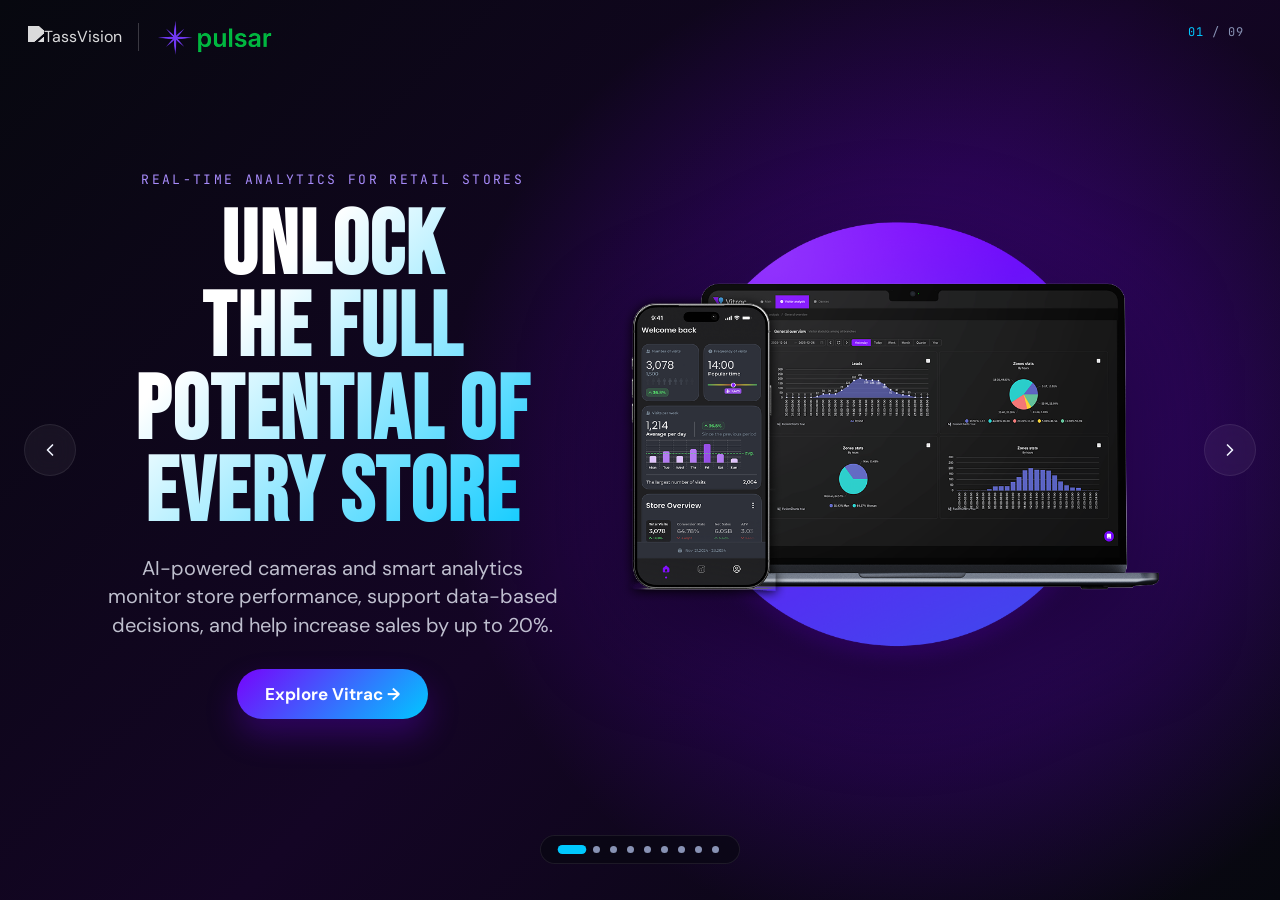
==== commit 1daeb94b: "upd" ====
--- a/index.html
+++ b/index.html
@@ -141,17 +141,17 @@
     z-index: 100;
   }
   .logo-bar .tv-logo {
-    height: 28px;
+    height: 22px;
     object-fit: contain;
     filter: brightness(0) invert(1);
     opacity: 0.85;
   }
   .logo-bar .sep {
-    width: 1px; height: 36px;
+    width: 1px; height: 28px;
     background: rgba(255,255,255,0.2);
   }
   .logo-bar .pulsar-logo {
-    height: 60px;
+    height: 42px;
     object-fit: contain;
     filter: none;
     opacity: 1;
@@ -1342,6 +1342,551 @@
   body.is-light .counter span { color: var(--blue2); }
   body.is-light .logo-bar .sep { background: rgba(0,0,0,0.15); }
   body.is-light .tv-logo { filter: brightness(0) !important; opacity: 0.75 !important; }
+
+  /* ═══════════════════════════════════════════════════
+     WEBSITE COPY REFRESH — SLIDES 1–8 ONLY
+  ═══════════════════════════════════════════════════ */
+  .site-slide {
+    background: #f7f8fc !important;
+    color: #07080F;
+    text-align: left;
+    padding: 48px 70px;
+  }
+  .site-slide::before {
+    width: 760px; height: 760px;
+    background: radial-gradient(circle, rgba(119,3,252,0.10) 0%, transparent 68%) !important;
+    top: -280px; right: -260px;
+  }
+  .site-slide::after {
+    width: 520px; height: 520px;
+    background: radial-gradient(circle, rgba(0,200,255,0.10) 0%, transparent 70%) !important;
+    bottom: -220px; left: -160px;
+  }
+  .site-inner {
+    position: relative;
+    z-index: 1;
+    width: 100%;
+    max-width: 1080px;
+  }
+  .site-split {
+    display: grid;
+    grid-template-columns: minmax(0, 0.95fr) minmax(360px, 1.05fr);
+    gap: 38px;
+    align-items: center;
+  }
+  .site-eyebrow {
+    font-family: 'JetBrains Mono', monospace;
+    font-size: 9px;
+    letter-spacing: 0.18em;
+    text-transform: uppercase;
+    color: #7703fc;
+    margin-bottom: 11px;
+  }
+  .site-slide h1,
+  .site-slide h2 {
+    font-family: 'Bebas Neue', sans-serif;
+    color: #07080F !important;
+    -webkit-text-fill-color: currentColor;
+    background: none;
+    line-height: 0.94;
+    letter-spacing: 0.02em;
+  }
+  .site-slide h1 {
+    font-size: clamp(42px, 4.9vw, 72px);
+    margin-bottom: 15px;
+  }
+  .site-slide h2 {
+    font-size: clamp(34px, 4vw, 58px);
+    margin-bottom: 14px;
+  }
+  .site-slide h2 em,
+  .site-slide h1 em {
+    color: #7703fc;
+    font-style: normal;
+  }
+  .site-lead {
+    font-size: 22px;
+    line-height: 1.36;
+    color: #3C4370;
+    max-width: 620px;
+  }
+  .site-kicker {
+    font-size: 24px;
+    line-height: 1.25;
+    color: #10132A;
+    font-weight: 700;
+    margin-bottom: 14px;
+  }
+  .site-hero-img,
+  .site-side-img {
+    width: 100%;
+    display: block;
+    object-fit: contain;
+    filter: drop-shadow(0 28px 48px rgba(16,19,42,0.18));
+  }
+  .site-hero-img { max-height: 390px; }
+  .site-side-img { max-height: 300px; }
+  .site-image-stack {
+    display: grid;
+    gap: 12px;
+  }
+  .site-image-stack .site-side-img {
+    background: #fff;
+    border: 1px solid rgba(16,19,42,0.08);
+    border-radius: 14px;
+    padding: 11px;
+    max-height: 180px;
+  }
+  .site-focus-img {
+    width: 100%;
+    max-height: 500px;
+    display: block;
+    object-fit: contain;
+    filter: drop-shadow(0 28px 48px rgba(16,19,42,0.18));
+  }
+  .site-btn {
+    margin-top: 20px;
+    display: inline-flex;
+    align-items: center;
+    gap: 10px;
+    border: 0;
+    background: linear-gradient(135deg, #7703fc, #00C8FF);
+    color: #fff;
+    font-family: 'DM Sans', sans-serif;
+    font-size: 12px;
+    font-weight: 700;
+    padding: 10px 22px;
+    border-radius: 999px;
+    cursor: pointer;
+    box-shadow: 0 10px 24px rgba(119,3,252,0.25);
+  }
+  .site-card-grid {
+    display: grid;
+    grid-template-columns: repeat(2, minmax(0, 1fr));
+    gap: 11px;
+    margin-top: 20px;
+  }
+  .site-card {
+    background: #fff;
+    border: 1px solid rgba(16,19,42,0.08);
+    border-radius: 10px;
+    padding: 14px 15px;
+    box-shadow: 0 12px 30px rgba(16,19,42,0.06);
+  }
+  .site-card h3,
+  .site-feature h3,
+  .site-plan h3 {
+    color: #07080F;
+    font-size: 20px;
+    line-height: 1.25;
+    margin-bottom: 8px;
+  }
+  .site-card p,
+  .site-feature p,
+  .site-plan p,
+  .site-plan li {
+    color: #5A6080;
+    font-size: 18px;
+    line-height: 1.34;
+  }
+  .site-feature-grid {
+    display: grid;
+    grid-template-columns: repeat(2, minmax(0, 1fr));
+    gap: 14px;
+    margin-top: 22px;
+  }
+  .site-feature {
+    background: #fff;
+    border: 1px solid rgba(119,3,252,0.12);
+    border-radius: 10px;
+    padding: 17px;
+  }
+  .site-feature .icon {
+    font-size: 26px;
+    margin-bottom: 8px;
+    display: block;
+  }
+  .site-pill-row {
+    display: flex;
+    flex-wrap: wrap;
+    gap: 7px;
+    margin-top: 16px;
+  }
+  .site-pill {
+    background: rgba(119,3,252,0.08);
+    border: 1px solid rgba(119,3,252,0.16);
+    border-radius: 999px;
+    color: #7703fc;
+    font-size: 14px;
+    font-weight: 700;
+    padding: 8px 12px;
+  }
+  .site-number-row {
+    display: grid;
+    grid-template-columns: repeat(4, minmax(0, 1fr));
+    gap: 12px;
+    margin-top: 23px;
+  }
+  .site-number {
+    background: #fff;
+    border: 1px solid rgba(16,19,42,0.08);
+    border-radius: 10px;
+    padding: 15px 12px;
+    text-align: center;
+  }
+  .site-number .num {
+    font-family: 'Bebas Neue', sans-serif;
+    font-size: 40px;
+    color: #7703fc;
+    line-height: 1;
+  }
+  .site-number .label {
+    color: #5A6080;
+    font-size: 16px;
+    line-height: 1.25;
+    margin-top: 6px;
+  }
+  .site-note {
+    color: #5A6080;
+    font-size: 20px;
+    line-height: 1.35;
+    margin-top: 16px;
+  }
+  .site-work {
+    display: grid;
+    grid-template-columns: 0.9fr 1.1fr;
+    gap: 24px;
+    align-items: stretch;
+  }
+  .site-work-main {
+    background: #10132A;
+    color: #fff;
+    border-radius: 16px;
+    padding: 24px;
+    display: flex;
+    flex-direction: column;
+    justify-content: center;
+    min-height: 300px;
+  }
+  .site-work-main h2,
+  .site-work-main h3 { color: #fff !important; }
+  .site-work-main .site-lead { color: rgba(240,244,255,0.76); }
+  .site-work-main img {
+    width: 100%;
+    max-height: 130px;
+    margin-top: 18px;
+    object-fit: contain;
+  }
+  .site-process {
+    display: grid;
+    gap: 9px;
+  }
+  .site-process-item {
+    background: #fff;
+    border: 1px solid rgba(16,19,42,0.08);
+    border-radius: 10px;
+    padding: 13px 15px;
+  }
+  .site-process-item strong {
+    display: block;
+    color: #07080F;
+    font-size: 20px;
+    margin-bottom: 7px;
+  }
+  .site-process-item span {
+    color: #5A6080;
+    font-size: 18px;
+    line-height: 1.28;
+  }
+  .site-plan-grid {
+    display: grid;
+    grid-template-columns: repeat(2, minmax(0, 1fr));
+    gap: 10px;
+    margin-top: 18px;
+  }
+  .site-plan {
+    background: #fff;
+    border: 1px solid rgba(16,19,42,0.08);
+    border-radius: 10px;
+    padding: 13px;
+  }
+  .site-plan .availability {
+    color: #7703fc;
+    font-size: 8px;
+    font-weight: 700;
+    text-transform: uppercase;
+    letter-spacing: 0.08em;
+    margin-bottom: 6px;
+  }
+  .site-plan ul {
+    list-style: none;
+    display: grid;
+    gap: 4px;
+    margin-top: 8px;
+  }
+  .site-plan li::before {
+    content: '✓';
+    color: #00A86B;
+    font-weight: 700;
+    margin-right: 8px;
+  }
+  .site-dense .site-inner { max-width: 1040px; }
+  .site-dense h2 { margin-bottom: 8px; }
+  .site-dense .site-lead { font-size: 22px; max-width: 880px; }
+  #s1.site-slide {
+    background:
+      radial-gradient(circle at 72% 48%, rgba(119,3,252,0.44) 0%, rgba(119,3,252,0.22) 25%, transparent 48%),
+      linear-gradient(135deg, #07080F 0%, #120525 48%, #07080F 100%) !important;
+  }
+  #s1.site-slide::before {
+    background: radial-gradient(circle, rgba(0,200,255,0.18) 0%, transparent 70%) !important;
+  }
+  #s1.site-slide::after {
+    background: radial-gradient(circle, rgba(119,3,252,0.18) 0%, transparent 70%) !important;
+  }
+  #s1.site-slide h1 {
+    color: #F0F4FF !important;
+    -webkit-text-fill-color: #F0F4FF;
+  }
+  #s1.site-slide .site-eyebrow { color: #A78BFA; }
+  #s1.site-slide .site-lead { color: rgba(240,244,255,0.78); }
+
+  /* ═══════════════════════════════════════════════════
+     CLEAN REBUILD — CONTENT SLIDES
+  ═══════════════════════════════════════════════════ */
+  .clean-slide {
+    background: #F6F7FC !important;
+    color: #07080F;
+    justify-content: center;
+    align-items: center;
+    padding: 86px 104px 96px;
+    text-align: left;
+  }
+  .clean-slide::before,
+  .clean-slide::after { display: none !important; }
+  .clean-dark {
+    background:
+      radial-gradient(circle at 74% 50%, rgba(119,3,252,0.48) 0%, rgba(119,3,252,0.23) 25%, transparent 48%),
+      linear-gradient(135deg, #07080F 0%, #140525 52%, #07080F 100%) !important;
+    color: #F0F4FF;
+  }
+  .clean-inner {
+    position: relative;
+    z-index: 1;
+    width: min(1120px, 100%);
+  }
+  .clean-split {
+    display: grid;
+    grid-template-columns: minmax(0, 0.9fr) minmax(360px, 1.1fr);
+    gap: 56px;
+    align-items: center;
+  }
+  .clean-split.reverse {
+    grid-template-columns: minmax(420px, 1.05fr) minmax(0, 0.95fr);
+  }
+  .clean-eyebrow {
+    font-family: 'JetBrains Mono', monospace;
+    font-size: 13px;
+    letter-spacing: 0.18em;
+    text-transform: uppercase;
+    color: #7703fc;
+    margin-bottom: 18px;
+  }
+  .clean-dark .clean-eyebrow { color: #A78BFA; }
+  .clean-title {
+    font-family: 'Bebas Neue', sans-serif;
+    font-size: clamp(48px, 5vw, 76px);
+    line-height: 0.96;
+    letter-spacing: 0.02em;
+    color: #07080F;
+    margin-bottom: 22px;
+  }
+  .clean-dark .clean-title { color: #F0F4FF; }
+  .clean-subtitle {
+    font-size: 24px;
+    line-height: 1.28;
+    font-weight: 700;
+    color: #10132A;
+    margin-bottom: 18px;
+  }
+  .clean-copy {
+    font-size: 20px;
+    line-height: 1.42;
+    color: #4C5275;
+  }
+  .clean-dark .clean-copy,
+  .clean-dark .clean-subtitle { color: rgba(240,244,255,0.78); }
+  .clean-media {
+    width: 100%;
+    max-height: 440px;
+    object-fit: contain;
+    display: block;
+    filter: drop-shadow(0 28px 48px rgba(16,19,42,0.18));
+  }
+  .clean-dark .clean-media {
+    max-height: 500px;
+    filter: drop-shadow(0 32px 54px rgba(0,0,0,0.45));
+  }
+  .clean-button {
+    margin-top: 30px;
+    display: inline-flex;
+    align-items: center;
+    border: 0;
+    background: linear-gradient(135deg, #7703fc, #00C8FF);
+    color: #fff;
+    font-family: 'DM Sans', sans-serif;
+    font-size: 17px;
+    font-weight: 700;
+    padding: 14px 28px;
+    border-radius: 999px;
+    cursor: pointer;
+    box-shadow: 0 16px 32px rgba(119,3,252,0.28);
+  }
+  .clean-grid {
+    display: grid;
+    grid-template-columns: repeat(2, minmax(0, 1fr));
+    gap: 22px;
+    margin-top: 28px;
+  }
+  .clean-card {
+    background: #fff;
+    border: 1px solid rgba(16,19,42,0.08);
+    border-radius: 12px;
+    padding: 24px;
+    box-shadow: 0 18px 42px rgba(16,19,42,0.07);
+  }
+  .clean-card h3 {
+    font-size: 23px;
+    line-height: 1.2;
+    color: #07080F;
+    margin-bottom: 10px;
+  }
+  .clean-card p {
+    font-size: 18px;
+    line-height: 1.38;
+    color: #5A6080;
+  }
+  .clean-number-row {
+    display: grid;
+    grid-template-columns: repeat(4, minmax(0, 1fr));
+    gap: 18px;
+    margin-top: 34px;
+  }
+  .clean-number {
+    background: #fff;
+    border: 1px solid rgba(16,19,42,0.08);
+    border-radius: 12px;
+    padding: 26px 18px;
+    text-align: center;
+  }
+  .clean-number .num {
+    font-family: 'Bebas Neue', sans-serif;
+    font-size: 58px;
+    line-height: 1;
+    color: #7703fc;
+  }
+  .clean-number .label {
+    font-size: 17px;
+    line-height: 1.25;
+    color: #5A6080;
+    margin-top: 8px;
+  }
+  .clean-list {
+    display: grid;
+    gap: 16px;
+    margin-top: 24px;
+  }
+  .clean-list-item {
+    background: #fff;
+    border: 1px solid rgba(16,19,42,0.08);
+    border-radius: 12px;
+    padding: 20px 22px;
+  }
+  .clean-list-item strong {
+    display: block;
+    color: #07080F;
+    font-size: 22px;
+    line-height: 1.2;
+    margin-bottom: 7px;
+  }
+  .clean-list-item span {
+    display: block;
+    color: #5A6080;
+    font-size: 18px;
+    line-height: 1.34;
+  }
+  .clean-note {
+    margin-top: 18px;
+    color: #5A6080;
+    font-size: 18px;
+    line-height: 1.35;
+  }
+  .global-slide .clean-split {
+    grid-template-columns: minmax(0, 0.9fr) minmax(420px, 1.1fr);
+  }
+  .global-slide .clean-title {
+    font-size: clamp(54px, 5.6vw, 86px);
+    margin-bottom: 26px;
+  }
+  .global-slide .clean-copy {
+    max-width: 560px;
+  }
+  .global-metrics {
+    display: grid;
+    grid-template-columns: repeat(2, minmax(0, 1fr));
+    gap: 18px;
+  }
+  .global-metrics .clean-number {
+    min-height: 168px;
+    display: flex;
+    flex-direction: column;
+    justify-content: center;
+  }
+  .global-metrics .clean-number .num {
+    font-size: 70px;
+  }
+  #s4.clean-slide,
+  #s6.clean-slide {
+    padding-top: 66px;
+    padding-bottom: 76px;
+  }
+  #s4 .clean-split,
+  #s6 .clean-split {
+    gap: 40px;
+  }
+  #s4 .clean-title,
+  #s6 .clean-title {
+    font-size: clamp(42px, 4.25vw, 64px);
+    margin-bottom: 16px;
+  }
+  #s4 .clean-copy {
+    font-size: 18px;
+    line-height: 1.34;
+  }
+  #s4 .clean-list,
+  #s6 .clean-list {
+    gap: 10px;
+    margin-top: 18px;
+  }
+  #s4 .clean-list-item,
+  #s6 .clean-list-item {
+    padding: 14px 17px;
+  }
+  #s4 .clean-list-item strong,
+  #s6 .clean-list-item strong {
+    font-size: 19px;
+    margin-bottom: 4px;
+  }
+  #s4 .clean-list-item span,
+  #s6 .clean-list-item span {
+    font-size: 16px;
+    line-height: 1.25;
+  }
+  #s4 .clean-media,
+  #s6 .clean-media {
+    max-height: 350px;
+  }
+  #s8 .clean-media { max-height: 560px; }
 </style>
 </head>
 <body>
@@ -1354,7 +1899,7 @@
 </div>
 
 <!-- Slide counter -->
-<div class="counter"><span id="cur">01</span> / 10</div>
+<div class="counter"><span id="cur">01</span> / 09</div>
 
 <!-- Left arrow -->
 <div class="arrow left" id="prevBtn">
@@ -1370,52 +1915,152 @@
 <div class="nav" id="dots"></div>
 
 <!-- ╔══════════════════════════════════════════════════╗ -->
-<!-- ║  SLIDE 1 — COVER                                ║ -->
+<!-- ║  SLIDE 1 — HERO                                 ║ -->
 <!-- ╚══════════════════════════════════════════════════╝ -->
-<div class="slide active" id="s1">
-  <div class="grid-overlay"></div>
-  <div class="content" style="display:flex;flex-direction:column;align-items:center;gap:0;">
-    <h1>YOUR STORE IS FULL<br>OF MONEY<br>YOU CAN'T SEE.</h1>
-    <button class="intro-btn" onclick="document.getElementById('nextBtn').click()">
-      Introducing Vitrac &nbsp;→
-    </button>
+<div class="slide active clean-slide clean-dark" id="s1">
+  <div class="clean-inner clean-split">
+    <div>
+      <div class="clean-eyebrow">Real-time analytics for retail stores</div>
+      <h1 class="clean-title">UNLOCK<br>THE FULL<br>POTENTIAL OF<br>EVERY STORE</h1>
+      <p class="clean-copy">
+        AI-powered cameras and smart analytics monitor store performance, support data-based decisions, and help increase sales by up to 20%.
+      </p>
+      <button class="clean-button" onclick="document.getElementById('nextBtn').click()">Explore Vitrac →</button>
+    </div>
+    <div>
+      <img class="clean-media" src="assets/Vitrac-hero-black.png" alt="Hero mockup">
+    </div>
   </div>
 </div>
 
 <!-- ╔══════════════════════════════════════════════════╗ -->
-<!-- ║  SLIDE 2 — THE PROBLEM                          ║ -->
+<!-- ║  SLIDE 2 — SALES CONVERSION                     ║ -->
 <!-- ╚══════════════════════════════════════════════════╝ -->
-<div class="slide" id="s2">
-  <div class="inner">
-    <div class="tag">// The Problem</div>
-    <h2>YOUR STORE IS LOSING MONEY<br>AND YOU DON'T KNOW <em>WHY</em></h2>
-    <div class="pain-grid">
-      <div class="pain-card">
-        <div class="pain-icon">🚶</div>
-        <div>
-          <h3>Invisible Visitors</h3>
-          <p>You know how much you sell — but not how many people walked past without buying. That gap is pure lost revenue.</p>
+<div class="slide clean-slide" id="s2">
+  <div class="clean-inner clean-split reverse">
+    <div>
+      <img class="clean-media" src="assets/main_pic.svg" alt="Sales conversion analytics">
+    </div>
+    <div>
+      <div class="clean-eyebrow">Sales Conversion</div>
+      <h2 class="clean-title">MEASURE VISITOR TRAFFIC TO IMPROVE CONVERSIONS</h2>
+      <p class="clean-subtitle">
+        Reduce the number of visitors who leave without making a purchase.
+      </p>
+      <p class="clean-copy">
+        TASS Vision gives offline retailers a clear sales funnel from store entrance to exit, with instant occupancy and conversion reporting powered by AI technology with a +98% accuracy rate.
+      </p>
+    </div>
+  </div>
+</div>
+
+<!-- ╔══════════════════════════════════════════════════╗ -->
+<!-- ║  SLIDE 3 — RETAIL USE CASES                     ║ -->
+<!-- ╚══════════════════════════════════════════════════╝ -->
+<div class="slide clean-slide" id="s3">
+  <div class="clean-inner">
+    <div class="clean-eyebrow">Store performance analytics</div>
+    <h2 class="clean-title">THREE WAYS VITRAC TURNS TRAFFIC INTO ACTION</h2>
+    <div class="clean-grid">
+      <div class="clean-card">
+        <h3>Ad campaign effectiveness</h3>
+        <p>Target the right audiences and compare traffic before vs. after launch. Marketing teams can act on traffic and demographic data faster.</p>
+      </div>
+      <div class="clean-card">
+        <h3>Precise shelf planning</h3>
+        <p>Detect empty shelves, check price-tag presence, and verify planogram compliance to reveal lost sales and reduce stockouts.</p>
+      </div>
+      <div class="clean-card">
+        <h3>Heat map</h3>
+        <p>Optimize layout with heat zones and in-store journey maps. See which areas are active and which areas customers ignore.</p>
+      </div>
+      <div class="clean-card">
+        <h3>AI visitor analysis</h3>
+        <p>Analyze entrance traffic, visitor behavior, customer flow, and conversion drops with simple dashboards for daily decisions.</p>
+      </div>
+    </div>
+  </div>
+</div>
+
+<!-- ╔══════════════════════════════════════════════════╗ -->
+<!-- ║  SLIDE 4 — HOW VITRAC WORKS                     ║ -->
+<!-- ╚══════════════════════════════════════════════════╝ -->
+<div class="slide clean-slide" id="s4">
+  <div class="clean-inner clean-split">
+    <div>
+      <div class="clean-eyebrow">How It Works</div>
+      <h2 class="clean-title">AI VISITOR ANALYSIS FOR RETAIL 5.0</h2>
+      <p class="clean-copy">
+        Vitrac analyzes entrance traffic and visitor behavior, reveals invisible losses, and turns every camera frame into data that grows sales and efficiency.
+      </p>
+      <div class="clean-list">
+        <div class="clean-list-item">
+          <strong>Find out who you’re losing</strong>
+          <span>See how many people entered, who they are, and where conversion drops.</span>
+        </div>
+        <div class="clean-list-item">
+          <strong>Take control of traffic</strong>
+          <span>Use hourly and daily dynamics to improve staffing, VM, merchandising, and sales growth.</span>
         </div>
       </div>
-      <div class="pain-card">
-        <div class="pain-icon">🗺️</div>
-        <div>
-          <h3>Dead Zones in Your Store</h3>
-          <p>Some shelves get zero attention. You're paying full rent for space that customers never visit.</p>
+    </div>
+    <div>
+      <img class="clean-media" src="assets/1_en.svg" alt="AI visitor analysis">
+    </div>
+  </div>
+</div>
+
+<!-- ╔══════════════════════════════════════════════════╗ -->
+<!-- ║  SLIDE 5 — WHAT VITRAC DOES                     ║ -->
+<!-- ╚══════════════════════════════════════════════════╝ -->
+<div class="slide clean-slide" id="s5">
+  <div class="clean-inner">
+    <div class="clean-eyebrow">What Vitrac does</div>
+    <h2 class="clean-title">A CLEAR PICTURE OF CUSTOMER FLOW AND BEHAVIOR</h2>
+    <div class="clean-grid">
+      <div class="clean-card">
+        <h3>Visitor counting</h3>
+        <p>Tracks store entries while excluding staff and repeat visits, creating cleaner traffic data for real customers.</p>
+      </div>
+      <div class="clean-card">
+        <h3>Demographic analytics</h3>
+        <p>Identifies gender and age groups to help understand the audience and tailor store and marketing decisions.</p>
+      </div>
+      <div class="clean-card">
+        <h3>Group detection</h3>
+        <p>Recognizes families and groups for more accurate unique-visit metrics, not just raw headcount.</p>
+      </div>
+      <div class="clean-card">
+        <h3>Business impact</h3>
+        <p>Reduce walk-outs, increase conversion, optimize staffing, and prioritize actions that move revenue.</p>
+      </div>
+    </div>
+  </div>
+</div>
+
+<!-- ╔══════════════════════════════════════════════════╗ -->
+<!-- ║  SLIDE 6 — IMPLEMENTATION                       ║ -->
+<!-- ╚══════════════════════════════════════════════════╝ -->
+<div class="slide clean-slide" id="s6">
+  <div class="clean-inner clean-split reverse">
+    <div>
+      <img class="clean-media" src="assets/2_en.svg" alt="Vitrac implementation dashboard">
+    </div>
+    <div>
+      <div class="clean-eyebrow">Implementation and security</div>
+      <h2 class="clean-title">FAST DEPLOYMENT, SECURE DATA, CLEAR ROI</h2>
+      <div class="clean-list">
+        <div class="clean-list-item">
+          <strong>Accuracy and data</strong>
+          <span>Traffic counting accuracy up to 99%, with POS/ERP/DMS integration for honest entrance-to-purchase conversion.</span>
         </div>
-      </div>
-      <div class="pain-card">
-        <div class="pain-icon">🕐</div>
-        <div>
-          <h3>Wrong Staffing Hours</h3>
-          <p>Too many staff when it's quiet, not enough when it's busy. Both cost you money every single day.</p>
+        <div class="clean-list-item">
+          <strong>Installation</strong>
+          <span>Role-based web and mobile dashboards. Installation, testing, and onboarding take about one week.</span>
         </div>
-      </div>
-      <div class="pain-card">
-        <div class="pain-icon">🎲</div>
-        <div>
-          <h3>Decisions Based on Gut Feel</h3>
-          <p>Where to put promotions? When to run sales? Right now it's guesswork. It doesn't have to be.</p>
+        <div class="clean-list-item">
+          <strong>Security and ROI</strong>
+          <span>Encrypted data, EU servers, no standard facial recognition, and typical payback in 3–6 months.</span>
         </div>
       </div>
     </div>
@@ -1423,241 +2068,35 @@
 </div>
 
 <!-- ╔══════════════════════════════════════════════════╗ -->
-<!-- ║  SLIDE 3 — WHAT IS VITRAC                       ║ -->
+<!-- ║  SLIDE 7 — GLOBAL SCALE                         ║ -->
 <!-- ╚══════════════════════════════════════════════════╝ -->
-<div class="slide" id="s3">
-  <div class="inner">
-    <div class="left">
-      <div class="tag">// The Solution</div>
-      <h2>MEET <em>VITRAC</em> — YOUR STORE'S SMARTEST EMPLOYEE</h2>
-      <p class="desc">
-        Vitrac connects to your store's cameras and silently watches everything — counting visitors, tracking movement, and spotting patterns — then translates all of it into simple, actionable insights you can act on today.
+<div class="slide clean-slide global-slide" id="s8">
+  <div class="clean-inner clean-split">
+    <div>
+      <div class="clean-eyebrow">Backed by global retail experience</div>
+      <h2 class="clean-title">GROW WITH A PROVEN RETAIL ANALYTICS PLATFORM</h2>
+      <p class="clean-copy">
+        TASS Vision brings proven retail analytics experience to growing stores and retail networks, helping teams measure performance, improve operations, and make decisions based on real customer behavior.
       </p>
-      <div class="highlight-box">
-        💡 No new hardware needed in most cases. No tech skills required. Works 24 hours a day, 7 days a week — automatically.
+      <p class="clean-note">A practical platform for retailers ready to connect store traffic, conversion, and operational performance.</p>
+    </div>
+    <div class="global-metrics">
+      <div class="clean-number">
+        <div class="num">+3000</div>
+        <div class="label">Connected stores globally</div>
       </div>
-    </div>
-    <div class="right">
-      <div class="vitrac-visual">
-        <div class="camera-ring">
-          <div class="orbit-dot"></div>
-          <div class="orbit-dot"></div>
-          <div class="orbit-dot"></div>
-          <div class="camera-center">📷</div>
-        </div>
-        <div class="data-tags">
-          <div class="data-tag">👥 247 visitors today</div>
-          <div class="data-tag">📊 62% conv. rate</div>
-          <div class="data-tag">🔥 Zone A: hottest</div>
-          <div class="data-tag">⏱️ Peak: 14:00–16:00</div>
-        </div>
+      <div class="clean-number">
+        <div class="num">+200</div>
+        <div class="label">Brands globally</div>
       </div>
-    </div>
-  </div>
-</div>
-
-<!-- ╔══════════════════════════════════════════════════╗ -->
-<!-- ║  SLIDE 4 — HOW IT WORKS                         ║ -->
-<!-- ╚══════════════════════════════════════════════════╝ -->
-<div class="slide" id="s4">
-  <div class="inner">
-    <div class="tag">// How It Works</div>
-    <h2>UP AND RUNNING IN 3 SIMPLE STEPS</h2>
-    <div class="steps-row">
-      <div class="step">
-        <div class="step-num">01</div>
-        <div class="step-emoji">📡</div>
-        <h3>Connect</h3>
-        <p>We connect Vitrac to your existing security cameras. No new equipment, no construction, no downtime for your store.</p>
+      <div class="clean-number">
+        <div class="num">5</div>
+        <div class="label">Years on market</div>
       </div>
-      <div class="step">
-        <div class="step-num">02</div>
-        <div class="step-emoji">🤖</div>
-        <h3>Analyse</h3>
-        <p>Vitrac's AI watches your store continuously — counting every visitor, tracking movement, identifying your busiest hours and zones.</p>
+      <div class="clean-number">
+        <div class="num">10</div>
+        <div class="label">Markets served globally</div>
       </div>
-      <div class="step">
-        <div class="step-num">03</div>
-        <div class="step-emoji">📱</div>
-        <h3>Grow</h3>
-        <p>You receive clear, simple reports on your phone or computer. No spreadsheets, no tech skills — just straight answers.</p>
-      </div>
-    </div>
-  </div>
-</div>
-
-<!-- ╔══════════════════════════════════════════════════╗ -->
-<!-- ║  SLIDE 5 — VISITOR COUNTING                     ║ -->
-<!-- ╚══════════════════════════════════════════════════╝ -->
-<div class="slide" id="s5">
-  <div class="inner">
-    <div class="left">
-      <div class="tag">// Feature 01</div>
-      <h2>KNOW <em>EXACTLY</em> WHO COMES IN AND WHEN</h2>
-      <ul class="benefits">
-        <li>See how many people enter your store every hour, every day</li>
-        <li>Find your peak hours — staff smarter, sell more</li>
-        <li>Track your conversion rate: how many visitors actually buy</li>
-        <li>Compare this week vs. last week — spot trends instantly</li>
-        <li>Measure the real impact of promotions and window displays</li>
-      </ul>
-    </div>
-    <div class="right">
-      <div class="bar-chart">
-        <div class="bar-chart-label">Weekly Visitor Count — This Store</div>
-        <div class="bars">
-          <div class="bar-col">
-            <div class="bar-fill normal" style="height:55%"><span class="bar-num">184</span></div>
-            <div class="bar-day">Mon</div>
-          </div>
-          <div class="bar-col">
-            <div class="bar-fill normal" style="height:68%"><span class="bar-num">227</span></div>
-            <div class="bar-day">Tue</div>
-          </div>
-          <div class="bar-col">
-            <div class="bar-fill normal" style="height:62%"><span class="bar-num">206</span></div>
-            <div class="bar-day">Wed</div>
-          </div>
-          <div class="bar-col">
-            <div class="bar-fill normal" style="height:74%"><span class="bar-num">245</span></div>
-            <div class="bar-day">Thu</div>
-          </div>
-          <div class="bar-col">
-            <div class="bar-fill peak" style="height:100%"><span class="bar-num">332</span></div>
-            <div class="bar-day">Fri</div>
-          </div>
-          <div class="bar-col">
-            <div class="bar-fill peak" style="height:92%"><span class="bar-num">305</span></div>
-            <div class="bar-day">Sat</div>
-          </div>
-          <div class="bar-col">
-            <div class="bar-fill normal" style="height:40%"><span class="bar-num">132</span></div>
-            <div class="bar-day">Sun</div>
-          </div>
-        </div>
-        <div class="big-stat">
-          <div class="num">1,631</div>
-          <div class="label">Total visitors this week · +18% vs. last week</div>
-        </div>
-      </div>
-    </div>
-  </div>
-</div>
-
-<!-- ╔══════════════════════════════════════════════════╗ -->
-<!-- ║  SLIDE 6 — HEAT MAPS                            ║ -->
-<!-- ╚══════════════════════════════════════════════════╝ -->
-<div class="slide" id="s6">
-  <div class="inner">
-    <div class="right">
-      <div class="tag">// Feature 02</div>
-      <h2>SEE WHICH PARTS OF YOUR STORE<br>MAKE YOU <em>MONEY</em></h2>
-      <ul class="benefits">
-        <li>Visual heat map shows which zones customers love most</li>
-        <li>Identify dead zones where stock is invisible to shoppers</li>
-        <li>Move your best products to the hottest spots — instantly boost sales</li>
-        <li>Test store layouts and see the difference in real data</li>
-      </ul>
-      <div class="insight-box">
-        <strong>Real example:</strong> A store moved their new arrivals from a side wall to a hot zone identified by Vitrac — and saw a <strong>31% increase</strong> in sales of those items within two weeks. No extra budget. Just smarter placement.
-      </div>
-    </div>
-    <div class="left">
-      <div class="heatmap-visual">
-        <div class="heatmap-title">Store Floor Heat Map — Live View</div>
-        <div class="store-floor">
-          <div class="floor-grid"></div>
-          <div class="heat-zone hz1"></div>
-          <div class="heat-zone hz2"></div>
-          <div class="heat-zone hz3"></div>
-          <div class="heat-zone hz4"></div>
-          <div class="store-label l1">🔴 HOT — 68%</div>
-          <div class="store-label l2">🟠 WARM — 44%</div>
-          <div class="store-label l3">🟡 MILD — 28%</div>
-          <div class="store-label entrance">⬆ ENTRANCE</div>
-        </div>
-        <div class="legend">
-          <div class="legend-item"><div class="legend-dot" style="background:#ff3300"></div>Very High</div>
-          <div class="legend-item"><div class="legend-dot" style="background:#ff7800"></div>High</div>
-          <div class="legend-item"><div class="legend-dot" style="background:#ffdc00"></div>Medium</div>
-          <div class="legend-item"><div class="legend-dot" style="background:#00c8ff"></div>Low</div>
-        </div>
-      </div>
-    </div>
-  </div>
-</div>
-
-<!-- ╔══════════════════════════════════════════════════╗ -->
-<!-- ║  SLIDE 7 — REPORTS & DASHBOARD                  ║ -->
-<!-- ╚══════════════════════════════════════════════════╝ -->
-<div class="slide" id="s7">
-  <div class="inner">
-    <div class="tag">// Feature 03</div>
-    <h2>YOUR STORE REPORT — <em>AUTOMATIC</em> &amp; SIMPLE</h2>
-    <div class="features-grid">
-      <div class="feature-card">
-        <span class="feat-icon">📅</span>
-        <h3>Daily Reports</h3>
-        <p>Every morning, see yesterday's full performance — visitor count, busiest hours, conversion rate — automatically delivered.</p>
-      </div>
-      <div class="feature-card">
-        <span class="feat-icon">📈</span>
-        <h3>Trend Tracking</h3>
-        <p>Watch how your store improves week over week. See which changes worked and which didn't — in plain charts.</p>
-      </div>
-      <div class="feature-card">
-        <span class="feat-icon">📱</span>
-        <h3>Access Anywhere</h3>
-        <p>Check your store's performance from your phone, tablet, or computer. At home, on the road — always in the picture.</p>
-      </div>
-      <div class="feature-card">
-        <span class="feat-icon">🏪</span>
-        <h3>Multi-Store View</h3>
-        <p>Own more than one location? Compare all your stores in one dashboard and see which is performing best.</p>
-      </div>
-      <div class="feature-card">
-        <span class="feat-icon">⚡</span>
-        <h3>Real-Time Alerts</h3>
-        <p>Get notified when your store is unusually busy or quiet — so you can react instantly and never miss a peak.</p>
-      </div>
-      <div class="feature-card">
-        <span class="feat-icon">🔒</span>
-        <h3>Private &amp; Secure</h3>
-        <p>Vitrac analyses movement only — no faces stored, no personal data collected. Fully compliant and private.</p>
-      </div>
-    </div>
-  </div>
-</div>
-
-<!-- ╔══════════════════════════════════════════════════╗ -->
-<!-- ║  SLIDE 8 — TRUSTED BY                           ║ -->
-<!-- ╚══════════════════════════════════════════════════╝ -->
-<div class="slide" id="s8">
-  <div class="inner">
-    <div class="tag">// Trusted By</div>
-    <h2>RETAILERS ACROSS THE REGION<br>ALREADY USE VITRAC</h2>
-    <p class="sub">From single boutiques to large retail chains — Vitrac is built for every physical store.</p>
-    <div class="stats-row">
-      <div class="stat-box">
-        <div class="num">500+</div>
-        <div class="label">Stores using Vitrac globally</div>
-      </div>
-      <div class="stat-box">
-        <div class="num">10M+</div>
-        <div class="label">Visitors counted per month</div>
-      </div>
-      <div class="stat-box">
-        <div class="num">15%</div>
-        <div class="label">Average revenue uplift within 3 months</div>
-      </div>
-    </div>
-    <div class="brands-strip">
-      <img src="https://tassvision.ai/assets/brands/magnit.png" alt="Magnit">
-      <img src="https://tassvision.ai/assets/brands/flo.png" alt="Flo">
-      <img src="https://tassvision.ai/assets/brands/red-tag.png" alt="Red Tag">
-      <img src="https://tassvision.ai/assets/brands/indenim.png" alt="inDenim">
-      <img src="https://tassvision.ai/assets/brands/texno.png" alt="Texno">
-      <img src="https://tassvision.ai/assets/brands/oxymed.png" alt="Oxymed">
     </div>
   </div>
 </div>
@@ -1777,10 +2216,6 @@
       </div>
     </div>
 
-    <div style="display:flex;align-items:center;justify-content:center;gap:32px;opacity:0.5;">
-      <img src="https://tassvision.ai/assets/logo/logo.svg" alt="TassVision" style="height:24px;filter:brightness(0) invert(1);">
-      <span style="font-family:'JetBrains Mono',monospace;font-size:11px;color:var(--muted);">tassvision.ai/products/vitrac</span>
-    </div>
   </div>
 </div>
 
@@ -1792,8 +2227,8 @@
   let current = 0;
   let isAnimating = false;
 
-  // Slides 2–8 (index 1–7) are light-background slides
-  const lightSlides = new Set([1, 2, 3, 4, 5, 6, 7]);
+  // Slides 2–7 are light-background slides
+  const lightSlides = new Set([1, 2, 3, 4, 5, 6]);
 
   function applyTheme(idx) {
     document.body.classList.toggle('is-light', lightSlides.has(idx));
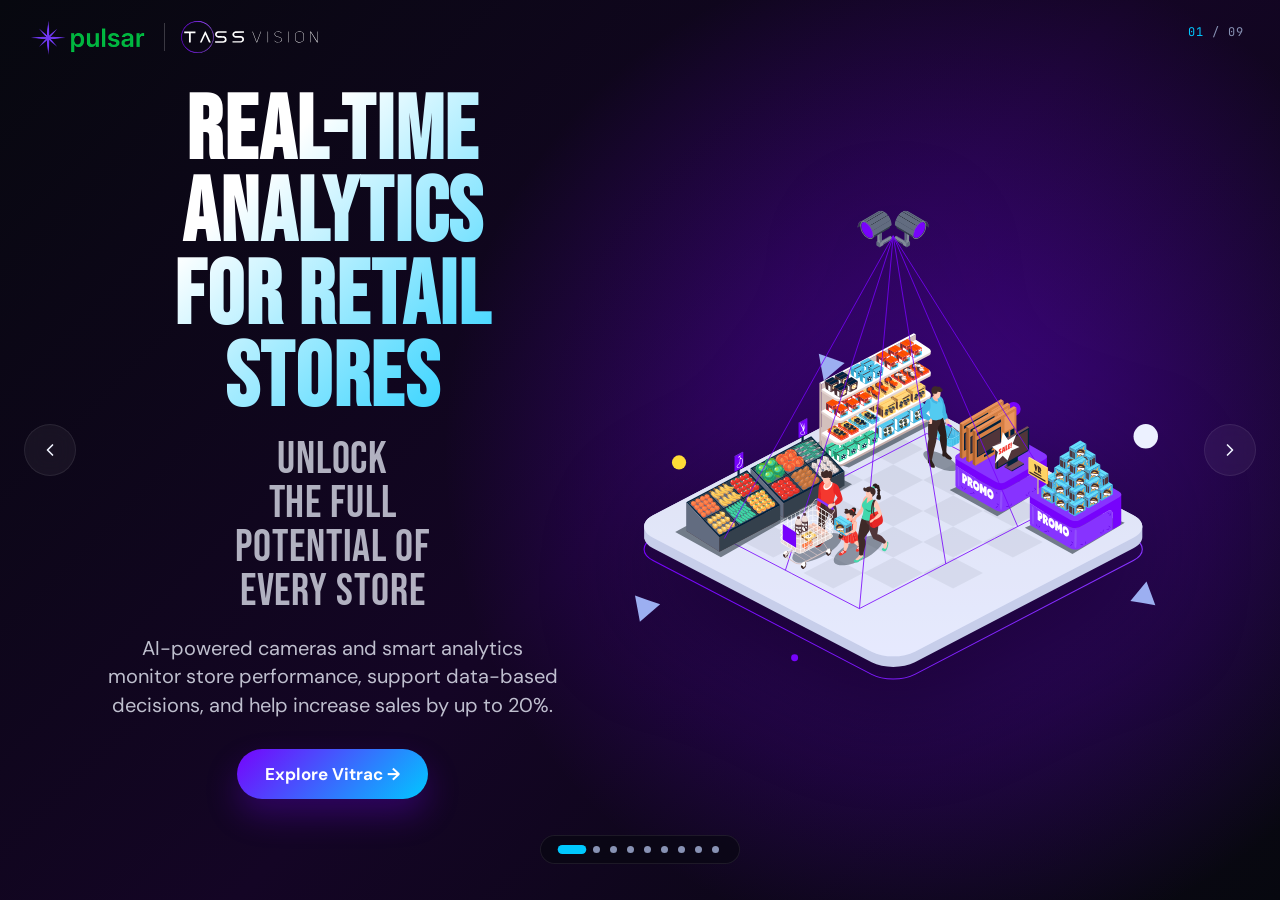
==== commit 9e38d8ca: "upd" ====
--- a/index.html
+++ b/index.html
@@ -141,10 +141,10 @@
     z-index: 100;
   }
   .logo-bar .tv-logo {
-    height: 22px;
+    height: 32px;
     object-fit: contain;
-    filter: brightness(0) invert(1);
-    opacity: 0.85;
+    filter: none;
+    opacity: 1;
   }
   .logo-bar .sep {
     width: 1px; height: 28px;
@@ -1341,7 +1341,7 @@
   body.is-light .counter { color: #8892B4; }
   body.is-light .counter span { color: var(--blue2); }
   body.is-light .logo-bar .sep { background: rgba(0,0,0,0.15); }
-  body.is-light .tv-logo { filter: brightness(0) !important; opacity: 0.75 !important; }
+  body.is-light .tv-logo { filter: none !important; opacity: 1 !important; }
 
   /* ═══════════════════════════════════════════════════
      WEBSITE COPY REFRESH — SLIDES 1–8 ONLY
@@ -1727,6 +1727,25 @@
     max-height: 500px;
     filter: drop-shadow(0 32px 54px rgba(0,0,0,0.45));
   }
+  .hero-main {
+    font-family: 'Bebas Neue', sans-serif;
+    font-size: clamp(60px, 6.2vw, 96px);
+    line-height: 0.95;
+    letter-spacing: 0.02em;
+    color: #F0F4FF;
+    margin-bottom: 24px;
+  }
+  .hero-support {
+    font-family: 'Bebas Neue', sans-serif;
+    font-size: clamp(34px, 3.5vw, 54px);
+    line-height: 0.98;
+    letter-spacing: 0.02em;
+    color: rgba(240,244,255,0.72);
+    margin-bottom: 20px;
+  }
+  #s1 .clean-media {
+    max-height: 470px;
+  }
   .clean-button {
     margin-top: 30px;
     display: inline-flex;
@@ -1893,9 +1912,9 @@
 
 <!-- Logo bar -->
 <div class="logo-bar">
-  <img class="tv-logo" src="https://tassvision.ai/assets/logo/logo.svg" alt="TassVision">
+  <img class="pulsar-logo" src="pulsar-logo.png" alt="Pulsar">
   <div class="sep"></div>
-  <img class="pulsar-logo" src="pulsar-logo.png" alt="Pulsar">
+  <img class="tv-logo" src="assets/tassvision_Logo_dark.svg" alt="TassVision">
 </div>
 
 <!-- Slide counter -->
@@ -1920,15 +1939,15 @@
 <div class="slide active clean-slide clean-dark" id="s1">
   <div class="clean-inner clean-split">
     <div>
-      <div class="clean-eyebrow">Real-time analytics for retail stores</div>
-      <h1 class="clean-title">UNLOCK<br>THE FULL<br>POTENTIAL OF<br>EVERY STORE</h1>
+      <h1 class="hero-main">REAL-TIME ANALYTICS<br>FOR RETAIL STORES</h1>
+      <div class="hero-support">UNLOCK<br>THE FULL<br>POTENTIAL OF<br>EVERY STORE</div>
       <p class="clean-copy">
         AI-powered cameras and smart analytics monitor store performance, support data-based decisions, and help increase sales by up to 20%.
       </p>
       <button class="clean-button" onclick="document.getElementById('nextBtn').click()">Explore Vitrac →</button>
     </div>
     <div>
-      <img class="clean-media" src="assets/Vitrac-hero-black.png" alt="Hero mockup">
+      <img class="clean-media" src="assets/main_pic.svg" alt="Sales conversion analytics">
     </div>
   </div>
 </div>
@@ -1939,7 +1958,7 @@
 <div class="slide clean-slide" id="s2">
   <div class="clean-inner clean-split reverse">
     <div>
-      <img class="clean-media" src="assets/main_pic.svg" alt="Sales conversion analytics">
+      <img class="clean-media" src="assets/Vitrac-hero-black.png" alt="Hero mockup">
     </div>
     <div>
       <div class="clean-eyebrow">Sales Conversion</div>
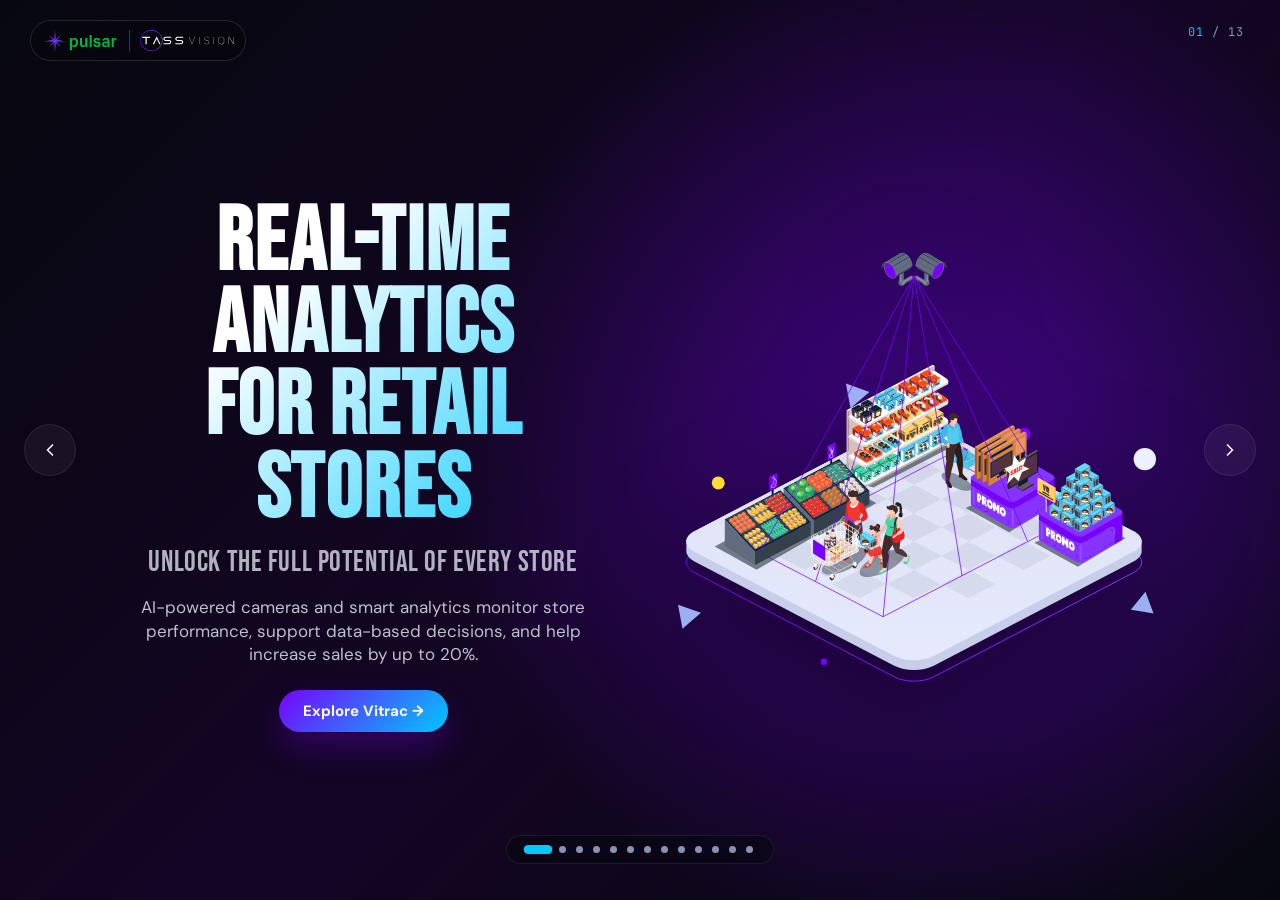
==== commit 226e536d: "Update index.html" ====
--- a/index.html
+++ b/index.html
@@ -136,22 +136,27 @@
   /* ── Logos bar ───────────────────────────────────── */
   .logo-bar {
     position: fixed;
-    top: 16px; left: 28px;
-    display: flex; align-items: center; gap: 16px;
+    top: 20px; left: 30px;
+    display: flex; align-items: center; gap: 10px;
     z-index: 100;
+    background: rgba(7,8,15,0.72);
+    border: 1px solid rgba(255,255,255,0.12);
+    border-radius: 999px;
+    padding: 6px 11px;
+    backdrop-filter: blur(12px);
   }
   .logo-bar .tv-logo {
-    height: 32px;
+    height: 22px;
     object-fit: contain;
     filter: none;
     opacity: 1;
   }
   .logo-bar .sep {
-    width: 1px; height: 28px;
+    width: 1px; height: 22px;
     background: rgba(255,255,255,0.2);
   }
   .logo-bar .pulsar-logo {
-    height: 42px;
+    height: 27px;
     object-fit: contain;
     filter: none;
     opacity: 1;
@@ -1340,7 +1345,11 @@
   body.is-light .arrow:hover { background: rgba(0,110,255,0.1); border-color: var(--blue2); }
   body.is-light .counter { color: #8892B4; }
   body.is-light .counter span { color: var(--blue2); }
-  body.is-light .logo-bar .sep { background: rgba(0,0,0,0.15); }
+  body.is-light .logo-bar {
+    background: rgba(7,8,15,0.82);
+    border-color: rgba(255,255,255,0.14);
+  }
+  body.is-light .logo-bar .sep { background: rgba(255,255,255,0.22); }
   body.is-light .tv-logo { filter: none !important; opacity: 1 !important; }
 
   /* ═══════════════════════════════════════════════════
@@ -1729,22 +1738,44 @@
   }
   .hero-main {
     font-family: 'Bebas Neue', sans-serif;
-    font-size: clamp(60px, 6.2vw, 96px);
-    line-height: 0.95;
+    font-size: clamp(40px, 4vw, 60px);
+    line-height: 0.98;
     letter-spacing: 0.02em;
     color: #F0F4FF;
-    margin-bottom: 24px;
+    margin-bottom: 22px;
   }
   .hero-support {
     font-family: 'Bebas Neue', sans-serif;
-    font-size: clamp(34px, 3.5vw, 54px);
-    line-height: 0.98;
+    font-size: clamp(24px, 2.25vw, 36px);
+    line-height: 1;
     letter-spacing: 0.02em;
     color: rgba(240,244,255,0.72);
-    margin-bottom: 20px;
+    margin-bottom: 18px;
+  }
+  #s1.clean-slide {
+    padding: 118px 116px 92px;
+  }
+  #s1 .clean-inner {
+    width: min(1160px, 100%);
+    margin-top: 8px;
+  }
+  #s1 .clean-split {
+    grid-template-columns: minmax(0, 1fr) minmax(420px, 1fr);
+    gap: 60px;
+  }
+  #s1 .clean-copy {
+    font-size: 17px;
+    line-height: 1.38;
+    max-width: 500px;
+  }
+  #s1 .clean-button {
+    margin-top: 24px;
+    padding: 11px 24px;
+    font-size: 15px;
   }
   #s1 .clean-media {
-    max-height: 470px;
+    max-height: 430px;
+    width: 100%;
   }
   .clean-button {
     margin-top: 30px;
@@ -1864,6 +1895,55 @@
   .global-metrics .clean-number .num {
     font-size: 70px;
   }
+  .package-slide {
+    padding-top: 70px;
+    padding-bottom: 80px;
+  }
+  .package-head {
+    display: flex;
+    align-items: flex-end;
+    justify-content: space-between;
+    gap: 28px;
+    margin-bottom: 26px;
+  }
+  .package-head .clean-title {
+    margin-bottom: 0;
+    font-size: clamp(52px, 5.3vw, 82px);
+  }
+  .package-availability {
+    color: #7703fc;
+    font-size: 18px;
+    line-height: 1.3;
+    font-weight: 700;
+    text-align: right;
+    max-width: 340px;
+  }
+  .package-grid {
+    display: grid;
+    grid-template-columns: repeat(2, minmax(0, 1fr));
+    gap: 16px;
+  }
+  .package-feature {
+    background: #fff;
+    border: 1px solid rgba(16,19,42,0.08);
+    border-radius: 12px;
+    padding: 18px 20px;
+    box-shadow: 0 14px 34px rgba(16,19,42,0.06);
+  }
+  .package-feature h3 {
+    color: #07080F;
+    font-size: 20px;
+    line-height: 1.2;
+    margin-bottom: 7px;
+  }
+  .package-feature p {
+    color: #5A6080;
+    font-size: 16px;
+    line-height: 1.3;
+  }
+  .package-feature p + p {
+    margin-top: 5px;
+  }
   #s4.clean-slide,
   #s6.clean-slide {
     padding-top: 66px;
@@ -1918,7 +1998,7 @@
 </div>
 
 <!-- Slide counter -->
-<div class="counter"><span id="cur">01</span> / 09</div>
+<div class="counter"><span id="cur">01</span> / 13</div>
 
 <!-- Left arrow -->
 <div class="arrow left" id="prevBtn">
@@ -1940,7 +2020,7 @@
   <div class="clean-inner clean-split">
     <div>
       <h1 class="hero-main">REAL-TIME ANALYTICS<br>FOR RETAIL STORES</h1>
-      <div class="hero-support">UNLOCK<br>THE FULL<br>POTENTIAL OF<br>EVERY STORE</div>
+      <div class="hero-support">Unlock the full potential of every store</div>
       <p class="clean-copy">
         AI-powered cameras and smart analytics monitor store performance, support data-based decisions, and help increase sales by up to 20%.
       </p>
@@ -1979,7 +2059,7 @@
 <div class="slide clean-slide" id="s3">
   <div class="clean-inner">
     <div class="clean-eyebrow">Store performance analytics</div>
-    <h2 class="clean-title">THREE WAYS VITRAC TURNS TRAFFIC INTO ACTION</h2>
+    <h2 class="clean-title">FOUR WAYS VITRAC TURNS TRAFFIC INTO ACTION</h2>
     <div class="clean-grid">
       <div class="clean-card">
         <h3>Ad campaign effectiveness</h3>
@@ -2121,6 +2201,172 @@
 </div>
 
 <!-- ╔══════════════════════════════════════════════════╗ -->
+<!-- ║  SLIDE 8 — STANDARD PACKAGE                     ║ -->
+<!-- ╚══════════════════════════════════════════════════╝ -->
+<div class="slide clean-slide package-slide" id="s-standard">
+  <div class="clean-inner">
+    <div class="package-head">
+      <div>
+        <div class="clean-eyebrow">Feature comparison · Vitrac</div>
+        <h2 class="clean-title">STANDARD</h2>
+      </div>
+      <div class="package-availability">Available in all plans: Standard, Plus, Pro, and Enterprise</div>
+    </div>
+    <div class="package-grid">
+      <div class="package-feature">
+        <h3>People counting / staff exclusion</h3>
+        <p>Counts all visitors at the entrance with automatic staff exclusion.</p>
+        <p>Uses vision models to ignore employees, giving accurate data on real customers.</p>
+      </div>
+      <div class="package-feature">
+        <h3>Demographic analytics (age, gender)</h3>
+        <p>Determines each visitor’s gender and age group.</p>
+        <p>Helps understand your audience and tailor marketing.</p>
+      </div>
+      <div class="package-feature">
+        <h3>AI Generated Email Reports</h3>
+        <p>Automatic email reports weekly, monthly, and on agreed schedules.</p>
+        <p>Get key analytics and tips without logging in.</p>
+      </div>
+      <div class="package-feature">
+        <h3>Family & group detection</h3>
+        <p>Recognizes families and groups as one unit when appropriate.</p>
+        <p>Creates more accurate unique-visit metrics, not just headcount.</p>
+      </div>
+      <div class="package-feature">
+        <h3>Hourly / daily / monthly reports</h3>
+        <p>Reports with hour, day, and month breakdowns.</p>
+        <p>Analyze traffic dynamics, trends, and seasonality.</p>
+      </div>
+      <div class="package-feature">
+        <h3>Web dashboard access</h3>
+        <p>Convenient browser-based dashboard.</p>
+        <p>All key metrics and charts in one place, anytime.</p>
+      </div>
+    </div>
+  </div>
+</div>
+
+<!-- ╔══════════════════════════════════════════════════╗ -->
+<!-- ║  SLIDE 9 — PLUS PACKAGE                         ║ -->
+<!-- ╚══════════════════════════════════════════════════╝ -->
+<div class="slide clean-slide package-slide" id="s-plus">
+  <div class="clean-inner">
+    <div class="package-head">
+      <div>
+        <div class="clean-eyebrow">Feature comparison · Vitrac</div>
+        <h2 class="clean-title">PLUS</h2>
+      </div>
+      <div class="package-availability">Available starting from Plus</div>
+    </div>
+    <div class="package-grid">
+      <div class="package-feature">
+        <h3>POS integration for conversion tracking</h3>
+        <p>Accurate conversion tracking for each store.</p>
+        <p>Free integration for retail chains with 5+ stores.</p>
+      </div>
+      <div class="package-feature">
+        <h3>Outdoor Foot Traffic Analytics</h3>
+        <p>Measure pedestrian flow around store entrances.</p>
+        <p>Track conversion from outdoor traffic to in-store visits.</p>
+      </div>
+      <div class="package-feature">
+        <h3>Benchmarking & market trends</h3>
+        <p>Compare branches and industry trends.</p>
+        <p>See where you lead and where to grow.</p>
+      </div>
+      <div class="package-feature">
+        <h3>Ad effectiveness analytics</h3>
+        <p>Measures how marketing drives visits and purchases.</p>
+        <p>Tracks uplift, ROI, and conversion changes per store.</p>
+      </div>
+    </div>
+  </div>
+</div>
+
+<!-- ╔══════════════════════════════════════════════════╗ -->
+<!-- ║  SLIDE 10 — PROFESSIONAL PACKAGE                ║ -->
+<!-- ╚══════════════════════════════════════════════════╝ -->
+<div class="slide clean-slide package-slide" id="s-pro">
+  <div class="clean-inner">
+    <div class="package-head">
+      <div>
+        <div class="clean-eyebrow">Feature comparison · Vitrac</div>
+        <h2 class="clean-title">PROFESSIONAL</h2>
+      </div>
+      <div class="package-availability">Available starting from Professional</div>
+    </div>
+    <div class="package-grid">
+      <div class="package-feature">
+        <h3>VIP client lists</h3>
+        <p>Detects returning customers.</p>
+        <p>Helps estimate loyalty and repeat purchases.</p>
+      </div>
+      <div class="package-feature">
+        <h3>Increased accuracy (v.2 camera)</h3>
+        <p>Powered by Vitrac 2.0 cameras using facial recognition to exclude staff and repeat visits with 99% accuracy.</p>
+      </div>
+      <div class="package-feature">
+        <h3>Blocked list & employee list</h3>
+        <p>Manage approved and restricted faces to control recognition rules globally.</p>
+        <p>Exclude employees from analytics to keep traffic and conversion accurate.</p>
+      </div>
+      <div class="package-feature">
+        <h3>Staff scheduling optimization</h3>
+        <p>Shift recommendations based on peak hours and real traffic.</p>
+        <p>Save labor without losing sales.</p>
+      </div>
+      <div class="package-feature">
+        <h3>Vitrac AI</h3>
+        <p>AI module for behavior prediction and anomaly detection.</p>
+        <p>Warns you about unusual situations before they escalate.</p>
+      </div>
+      <div class="package-feature">
+        <h3>Forecasting</h3>
+        <p>Forecasts future traffic based on previous patterns.</p>
+        <p>Considers weather, events, and seasonality for more accurate predictions.</p>
+      </div>
+    </div>
+  </div>
+</div>
+
+<!-- ╔══════════════════════════════════════════════════╗ -->
+<!-- ║  SLIDE 11 — ENTERPRISE PACKAGE                  ║ -->
+<!-- ╚══════════════════════════════════════════════════╝ -->
+<div class="slide clean-slide package-slide" id="s-enterprise">
+  <div class="clean-inner">
+    <div class="package-head">
+      <div>
+        <div class="clean-eyebrow">Feature comparison · Vitrac</div>
+        <h2 class="clean-title">ENTERPRISE</h2>
+      </div>
+      <div class="package-availability">Available only in Enterprise</div>
+    </div>
+    <div class="package-grid">
+      <div class="package-feature">
+        <h3>Dwell time tracking</h3>
+        <p>Measures time spent in different store zones.</p>
+        <p>Evaluates interest in categories or promo areas.</p>
+      </div>
+      <div class="package-feature">
+        <h3>Heatmap & zone analytics</h3>
+        <p>Heatmaps of activity and zone analysis.</p>
+        <p>See where movement concentrates and what is ignored.</p>
+      </div>
+      <div class="package-feature">
+        <h3>Customer interaction rate</h3>
+        <p>Measures interaction with staff and products.</p>
+        <p>Assesses engagement and service quality.</p>
+      </div>
+      <div class="package-feature">
+        <h3>Unique visitor count</h3>
+        <p>Provides precise unique visitor metrics for more reliable and actionable insights.</p>
+      </div>
+    </div>
+  </div>
+</div>
+
+<!-- ╔══════════════════════════════════════════════════╗ -->
 <!-- ║  SLIDE 9 — PRICING                              ║ -->
 <!-- ╚══════════════════════════════════════════════════╝ -->
 <div class="slide" id="s9">
@@ -2246,8 +2492,8 @@
   let current = 0;
   let isAnimating = false;
 
-  // Slides 2–7 are light-background slides
-  const lightSlides = new Set([1, 2, 3, 4, 5, 6]);
+  // Slides 2–11 are light-background slides
+  const lightSlides = new Set([1, 2, 3, 4, 5, 6, 7, 8, 9, 10]);
 
   function applyTheme(idx) {
     document.body.classList.toggle('is-light', lightSlides.has(idx));
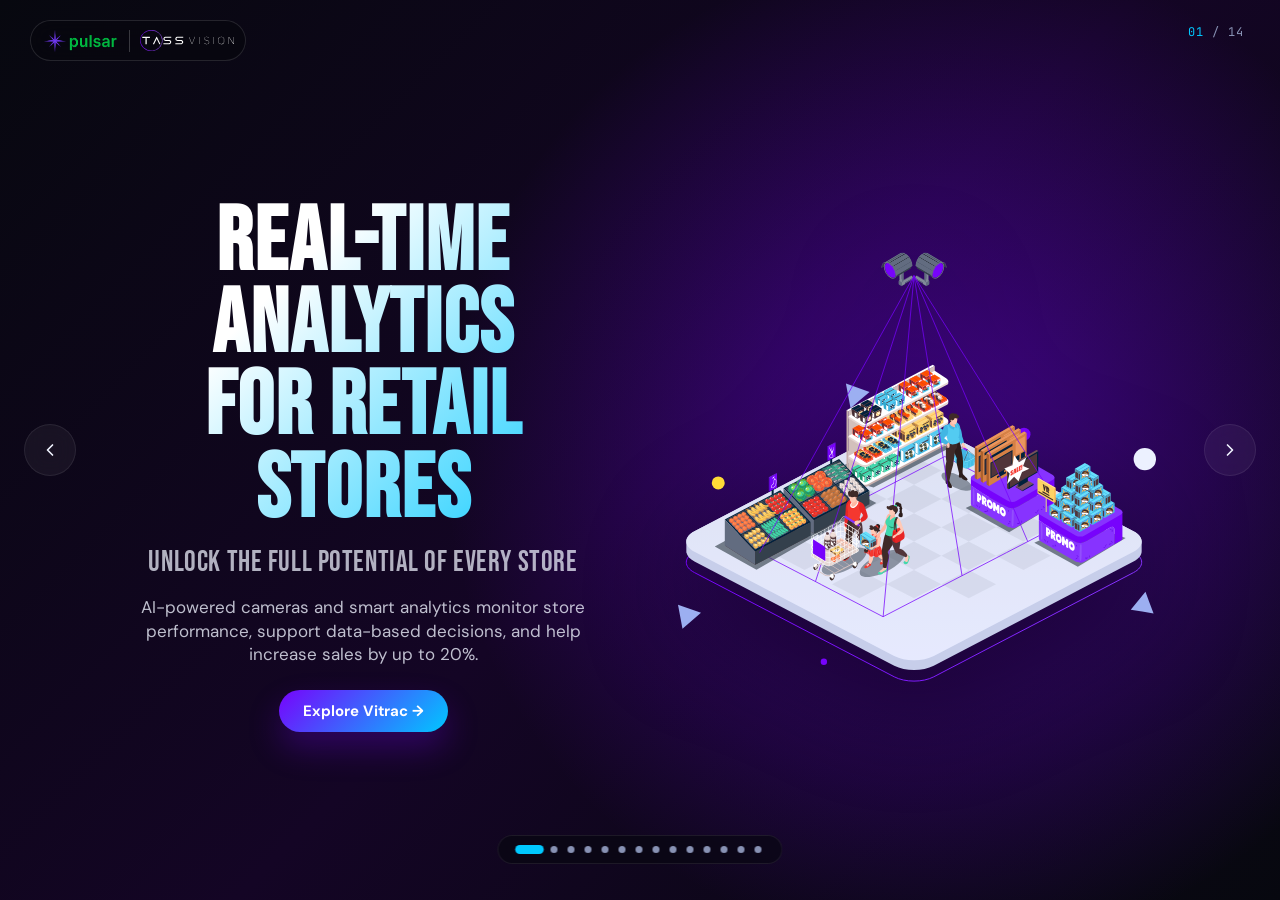
==== commit a2c7db44: "Update index.html" ====
--- a/index.html
+++ b/index.html
@@ -1194,6 +1194,20 @@
     box-shadow: 0 8px 40px rgba(0,200,255,0.3);
   }
   .contact-phone .phone-icon { font-size: 24px; }
+  #s10.simple-cta .inner {
+    max-width: 900px;
+  }
+  #s10.simple-cta h2 {
+    font-size: clamp(66px, 8vw, 118px);
+    margin-bottom: 38px;
+  }
+  #s10.simple-cta .simple-phone {
+    font-family: 'Bebas Neue', sans-serif;
+    font-size: clamp(52px, 6vw, 88px);
+    line-height: 1;
+    color: var(--blue);
+    letter-spacing: 0.04em;
+  }
   .pulsar-logo-big {
     height: 44px;
     object-fit: contain;
@@ -1918,6 +1932,19 @@
     text-align: right;
     max-width: 340px;
   }
+  .package-price {
+    font-family: 'Bebas Neue', sans-serif;
+    font-size: 74px;
+    line-height: 0.9;
+    color: #00C8FF;
+    text-align: right;
+  }
+  .package-price span {
+    font-family: 'DM Sans', sans-serif;
+    font-size: 19px;
+    color: rgba(240,244,255,0.68);
+    font-weight: 500;
+  }
   .package-grid {
     display: grid;
     grid-template-columns: repeat(2, minmax(0, 1fr));
@@ -1944,6 +1971,98 @@
   .package-feature p + p {
     margin-top: 5px;
   }
+  .package-slide.clean-dark {
+    background:
+      radial-gradient(circle at 85% 15%, rgba(119,3,252,0.28) 0%, transparent 40%),
+      linear-gradient(135deg, #07080F 0%, #11041F 52%, #07080F 100%) !important;
+  }
+  .package-slide.clean-dark .clean-title {
+    color: #F0F4FF;
+  }
+  .package-slide.clean-dark .clean-eyebrow,
+  .package-slide.clean-dark .package-availability {
+    color: #A78BFA;
+  }
+  .package-slide.clean-dark .package-feature {
+    background: rgba(255,255,255,0.055);
+    border-color: rgba(255,255,255,0.12);
+    box-shadow: none;
+  }
+  .package-slide.clean-dark .package-feature h3 {
+    color: #F0F4FF;
+  }
+  .package-slide.clean-dark .package-feature p {
+    color: rgba(240,244,255,0.70);
+  }
+  .comparison-slide {
+    padding: 54px 86px 62px;
+    background:
+      radial-gradient(circle at 90% 10%, rgba(0,200,255,0.18) 0%, transparent 42%),
+      linear-gradient(135deg, #07080F 0%, #120525 56%, #07080F 100%) !important;
+  }
+  .comparison-head {
+    display: flex;
+    justify-content: center;
+    gap: 0;
+    align-items: center;
+    margin-bottom: 12px;
+    text-align: center;
+  }
+  .comparison-head .clean-title {
+    color: #F0F4FF;
+    margin-bottom: 0;
+    font-size: clamp(36px, 3.8vw, 58px);
+  }
+  .comparison-head .clean-eyebrow {
+    color: #A78BFA;
+  }
+  .comparison-table {
+    display: grid;
+    grid-template-columns: minmax(300px, 1.4fr) repeat(4, minmax(76px, 0.5fr));
+    row-gap: 2px;
+    column-gap: 1px;
+    border: 0;
+    border-radius: 0;
+    overflow: visible;
+    background: transparent;
+  }
+  .comparison-cell {
+    padding: 4px 8px;
+    min-height: 22px;
+    border-right: 0;
+    border-bottom: 0;
+    color: rgba(240,244,255,0.78);
+    font-size: 10px;
+    line-height: 1.08;
+    display: flex;
+    align-items: center;
+    background: rgba(255,255,255,0.035);
+  }
+  .comparison-cell:nth-child(5n) {
+    border-right: 0;
+  }
+  .comparison-head-cell {
+    background: rgba(0,200,255,0.14);
+    color: #F0F4FF;
+    font-weight: 700;
+    font-size: 10px;
+    justify-content: center;
+    text-align: center;
+  }
+  .comparison-feature {
+    color: #F0F4FF;
+    font-weight: 600;
+  }
+  .comparison-check {
+    justify-content: center;
+    color: #00E676;
+    font-weight: 800;
+    font-size: 12px;
+  }
+  .comparison-empty {
+    justify-content: center;
+    color: rgba(240,244,255,0.22);
+  }
   #s4.clean-slide,
   #s6.clean-slide {
     padding-top: 66px;
@@ -1998,7 +2117,7 @@
 </div>
 
 <!-- Slide counter -->
-<div class="counter"><span id="cur">01</span> / 13</div>
+<div class="counter"><span id="cur">01</span> / 14</div>
 
 <!-- Left arrow -->
 <div class="arrow left" id="prevBtn">
@@ -2203,14 +2322,17 @@
 <!-- ╔══════════════════════════════════════════════════╗ -->
 <!-- ║  SLIDE 8 — STANDARD PACKAGE                     ║ -->
 <!-- ╚══════════════════════════════════════════════════╝ -->
-<div class="slide clean-slide package-slide" id="s-standard">
+<div class="slide clean-slide clean-dark package-slide" id="s-standard">
   <div class="clean-inner">
     <div class="package-head">
       <div>
         <div class="clean-eyebrow">Feature comparison · Vitrac</div>
         <h2 class="clean-title">STANDARD</h2>
       </div>
-      <div class="package-availability">Available in all plans: Standard, Plus, Pro, and Enterprise</div>
+      <div>
+        <div class="package-price">100 <span>GEL / month</span></div>
+        <div class="package-availability">Available in all plans: Standard, Plus, Pro, and Enterprise</div>
+      </div>
     </div>
     <div class="package-grid">
       <div class="package-feature">
@@ -2250,14 +2372,17 @@
 <!-- ╔══════════════════════════════════════════════════╗ -->
 <!-- ║  SLIDE 9 — PLUS PACKAGE                         ║ -->
 <!-- ╚══════════════════════════════════════════════════╝ -->
-<div class="slide clean-slide package-slide" id="s-plus">
+<div class="slide clean-slide clean-dark package-slide" id="s-plus">
   <div class="clean-inner">
     <div class="package-head">
       <div>
         <div class="clean-eyebrow">Feature comparison · Vitrac</div>
         <h2 class="clean-title">PLUS</h2>
       </div>
-      <div class="package-availability">Available starting from Plus</div>
+      <div>
+        <div class="package-price">170 <span>GEL / month</span></div>
+        <div class="package-availability">Available starting from Plus</div>
+      </div>
     </div>
     <div class="package-grid">
       <div class="package-feature">
@@ -2287,14 +2412,17 @@
 <!-- ╔══════════════════════════════════════════════════╗ -->
 <!-- ║  SLIDE 10 — PROFESSIONAL PACKAGE                ║ -->
 <!-- ╚══════════════════════════════════════════════════╝ -->
-<div class="slide clean-slide package-slide" id="s-pro">
+<div class="slide clean-slide clean-dark package-slide" id="s-pro">
   <div class="clean-inner">
     <div class="package-head">
       <div>
         <div class="clean-eyebrow">Feature comparison · Vitrac</div>
         <h2 class="clean-title">PROFESSIONAL</h2>
       </div>
-      <div class="package-availability">Available starting from Professional</div>
+      <div>
+        <div class="package-price">240 <span>GEL / month</span></div>
+        <div class="package-availability">Available starting from Professional</div>
+      </div>
     </div>
     <div class="package-grid">
       <div class="package-feature">
@@ -2333,14 +2461,17 @@
 <!-- ╔══════════════════════════════════════════════════╗ -->
 <!-- ║  SLIDE 11 — ENTERPRISE PACKAGE                  ║ -->
 <!-- ╚══════════════════════════════════════════════════╝ -->
-<div class="slide clean-slide package-slide" id="s-enterprise">
+<div class="slide clean-slide clean-dark package-slide" id="s-enterprise">
   <div class="clean-inner">
     <div class="package-head">
       <div>
         <div class="clean-eyebrow">Feature comparison · Vitrac</div>
         <h2 class="clean-title">ENTERPRISE</h2>
       </div>
-      <div class="package-availability">Available only in Enterprise</div>
+      <div>
+        <div class="package-price">410 <span>GEL / month</span></div>
+        <div class="package-availability">Available only in Enterprise</div>
+      </div>
     </div>
     <div class="package-grid">
       <div class="package-feature">
@@ -2362,6 +2493,54 @@
         <h3>Unique visitor count</h3>
         <p>Provides precise unique visitor metrics for more reliable and actionable insights.</p>
       </div>
+    </div>
+  </div>
+</div>
+
+<!-- ╔══════════════════════════════════════════════════╗ -->
+<!-- ║  SLIDE 12 — FEATURE COMPARISON                  ║ -->
+<!-- ╚══════════════════════════════════════════════════╝ -->
+<div class="slide clean-slide comparison-slide" id="s-comparison">
+  <div class="clean-inner">
+    <div class="comparison-head">
+      <div>
+        <div class="clean-eyebrow">Feature comparison</div>
+        <h2 class="clean-title">VITRAC PLAN COMPARISON</h2>
+      </div>
+    </div>
+    <div class="comparison-table">
+      <div class="comparison-cell comparison-head-cell">Feature</div>
+      <div class="comparison-cell comparison-head-cell">Standard</div>
+      <div class="comparison-cell comparison-head-cell">Plus</div>
+      <div class="comparison-cell comparison-head-cell">Pro</div>
+      <div class="comparison-cell comparison-head-cell">Enterprise</div>
+
+      <div class="comparison-cell comparison-feature">Visitor counting (with staff exclusion)</div><div class="comparison-cell comparison-check">✓</div><div class="comparison-cell comparison-check">✓</div><div class="comparison-cell comparison-check">✓</div><div class="comparison-cell comparison-check">✓</div>
+      <div class="comparison-cell comparison-feature">Demographic analytics (gender & age)</div><div class="comparison-cell comparison-check">✓</div><div class="comparison-cell comparison-check">✓</div><div class="comparison-cell comparison-check">✓</div><div class="comparison-cell comparison-check">✓</div>
+      <div class="comparison-cell comparison-feature">Family and group recognition</div><div class="comparison-cell comparison-check">✓</div><div class="comparison-cell comparison-check">✓</div><div class="comparison-cell comparison-check">✓</div><div class="comparison-cell comparison-check">✓</div>
+      <div class="comparison-cell comparison-feature">Hourly / daily / monthly reports</div><div class="comparison-cell comparison-check">✓</div><div class="comparison-cell comparison-check">✓</div><div class="comparison-cell comparison-check">✓</div><div class="comparison-cell comparison-check">✓</div>
+      <div class="comparison-cell comparison-feature">Web dashboard access</div><div class="comparison-cell comparison-check">✓</div><div class="comparison-cell comparison-check">✓</div><div class="comparison-cell comparison-check">✓</div><div class="comparison-cell comparison-check">✓</div>
+      <div class="comparison-cell comparison-feature">Ongoing Technical Support</div><div class="comparison-cell comparison-check">✓</div><div class="comparison-cell comparison-check">✓</div><div class="comparison-cell comparison-check">✓</div><div class="comparison-cell comparison-check">✓</div>
+      <div class="comparison-cell comparison-feature">Mobile dashboard</div><div class="comparison-cell comparison-check">✓</div><div class="comparison-cell comparison-check">✓</div><div class="comparison-cell comparison-check">✓</div><div class="comparison-cell comparison-check">✓</div>
+      <div class="comparison-cell comparison-feature">AI Generated Email Reports</div><div class="comparison-cell comparison-check">✓</div><div class="comparison-cell comparison-check">✓</div><div class="comparison-cell comparison-check">✓</div><div class="comparison-cell comparison-check">✓</div>
+
+      <div class="comparison-cell comparison-feature">Ad effectiveness analytics</div><div class="comparison-cell comparison-empty">—</div><div class="comparison-cell comparison-check">✓</div><div class="comparison-cell comparison-check">✓</div><div class="comparison-cell comparison-check">✓</div>
+      <div class="comparison-cell comparison-feature">POS integration for conversion</div><div class="comparison-cell comparison-empty">—</div><div class="comparison-cell comparison-check">✓</div><div class="comparison-cell comparison-check">✓</div><div class="comparison-cell comparison-check">✓</div>
+      <div class="comparison-cell comparison-feature">Outdoor Foot Traffic Analytics</div><div class="comparison-cell comparison-empty">—</div><div class="comparison-cell comparison-check">✓</div><div class="comparison-cell comparison-check">✓</div><div class="comparison-cell comparison-check">✓</div>
+      <div class="comparison-cell comparison-feature">Benchmarking & market trends</div><div class="comparison-cell comparison-empty">—</div><div class="comparison-cell comparison-check">✓</div><div class="comparison-cell comparison-check">✓</div><div class="comparison-cell comparison-check">✓</div>
+
+      <div class="comparison-cell comparison-feature">Staff schedule optimization</div><div class="comparison-cell comparison-empty">—</div><div class="comparison-cell comparison-empty">—</div><div class="comparison-cell comparison-check">✓</div><div class="comparison-cell comparison-check">✓</div>
+      <div class="comparison-cell comparison-feature">Increased accuracy (v.2 camera)</div><div class="comparison-cell comparison-empty">—</div><div class="comparison-cell comparison-empty">—</div><div class="comparison-cell comparison-check">✓</div><div class="comparison-cell comparison-check">✓</div>
+      <div class="comparison-cell comparison-feature">VIP client lists</div><div class="comparison-cell comparison-empty">—</div><div class="comparison-cell comparison-empty">—</div><div class="comparison-cell comparison-check">✓</div><div class="comparison-cell comparison-check">✓</div>
+      <div class="comparison-cell comparison-feature">Vitrac AI (behavior & anomalies)</div><div class="comparison-cell comparison-empty">—</div><div class="comparison-cell comparison-empty">—</div><div class="comparison-cell comparison-check">✓</div><div class="comparison-cell comparison-check">✓</div>
+      <div class="comparison-cell comparison-feature">Blocked list & employee list</div><div class="comparison-cell comparison-empty">—</div><div class="comparison-cell comparison-empty">—</div><div class="comparison-cell comparison-check">✓</div><div class="comparison-cell comparison-check">✓</div>
+      <div class="comparison-cell comparison-feature">Queue monitoring</div><div class="comparison-cell comparison-empty">—</div><div class="comparison-cell comparison-empty">—</div><div class="comparison-cell comparison-check">✓</div><div class="comparison-cell comparison-check">✓</div>
+      <div class="comparison-cell comparison-feature">Forecasting</div><div class="comparison-cell comparison-empty">—</div><div class="comparison-cell comparison-empty">—</div><div class="comparison-cell comparison-check">✓</div><div class="comparison-cell comparison-check">✓</div>
+
+      <div class="comparison-cell comparison-feature">Unique visitor count</div><div class="comparison-cell comparison-empty">—</div><div class="comparison-cell comparison-empty">—</div><div class="comparison-cell comparison-empty">—</div><div class="comparison-cell comparison-check">✓</div>
+      <div class="comparison-cell comparison-feature">Dwell time tracking</div><div class="comparison-cell comparison-empty">—</div><div class="comparison-cell comparison-empty">—</div><div class="comparison-cell comparison-empty">—</div><div class="comparison-cell comparison-check">✓</div>
+      <div class="comparison-cell comparison-feature">Heatmap & zone analytics</div><div class="comparison-cell comparison-empty">—</div><div class="comparison-cell comparison-empty">—</div><div class="comparison-cell comparison-empty">—</div><div class="comparison-cell comparison-check">✓</div>
+      <div class="comparison-cell comparison-feature">Customer interaction rate</div><div class="comparison-cell comparison-empty">—</div><div class="comparison-cell comparison-empty">—</div><div class="comparison-cell comparison-empty">—</div><div class="comparison-cell comparison-check">✓</div>
     </div>
   </div>
 </div>
@@ -2463,24 +2642,12 @@
 <!-- ╔══════════════════════════════════════════════════╗ -->
 <!-- ║  SLIDE 10 — CTA                                 ║ -->
 <!-- ╚══════════════════════════════════════════════════╝ -->
-<div class="slide" id="s10">
+<div class="slide simple-cta" id="s10">
   <div class="bg-glow"></div>
   <div class="grid-overlay"></div>
   <div class="inner">
-    <div class="tag">Get Started Today</div>
-    <h2>READY TO GROW<br>YOUR STORE?</h2>
-    <p class="sub">Contact your local Vitrac representative today for a free consultation and live demo — no commitment, no tech knowledge needed.</p>
-
-    <div class="contact-card">
-      <img class="pulsar-logo-big" src="pulsar-logo.png" alt="Pulsar">
-      <div class="contact-company">LLC PULSAR</div>
-      <div class="contact-id">ID: 438112533 &nbsp;·&nbsp; Authorised Vitrac Representative</div>
-      <div class="contact-phone">
-        <span class="phone-icon">📞</span>
-        599 99 20 30
-      </div>
-    </div>
-
+    <h2>DECIDED TO WORK<br>WITH US?</h2>
+    <div class="simple-phone">599 99 20 30</div>
   </div>
 </div>
 
@@ -2492,8 +2659,8 @@
   let current = 0;
   let isAnimating = false;
 
-  // Slides 2–11 are light-background slides
-  const lightSlides = new Set([1, 2, 3, 4, 5, 6, 7, 8, 9, 10]);
+  // Slides 2–7 are light-background slides
+  const lightSlides = new Set([1, 2, 3, 4, 5, 6]);
 
   function applyTheme(idx) {
     document.body.classList.toggle('is-light', lightSlides.has(idx));
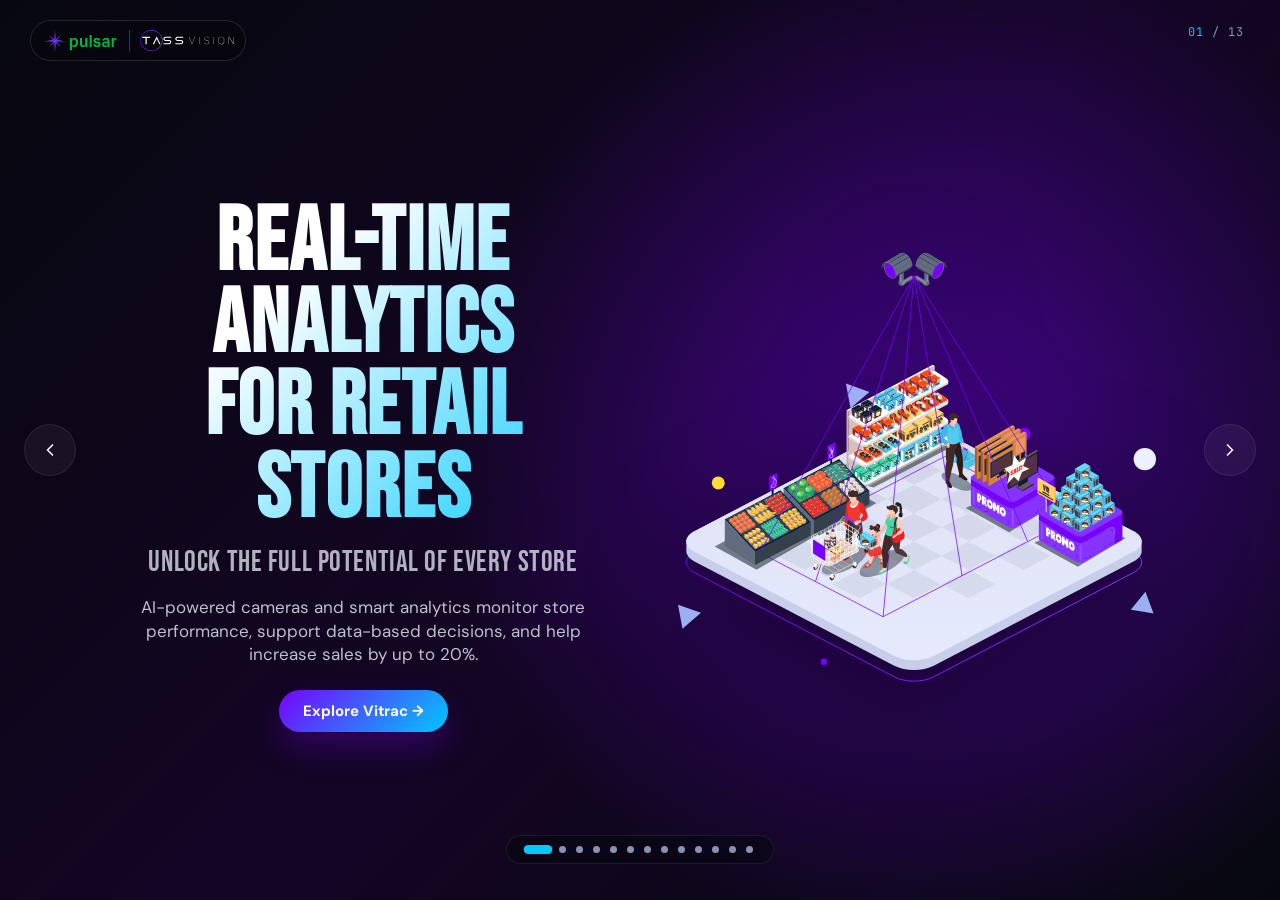
==== commit b8b14894: "Update index.html" ====
--- a/index.html
+++ b/index.html
@@ -1208,6 +1208,19 @@
     color: var(--blue);
     letter-spacing: 0.04em;
   }
+  #s10.simple-cta .simple-company {
+    margin-top: 26px;
+    font-size: 22px;
+    font-weight: 700;
+    color: rgba(240,244,255,0.86);
+  }
+  #s10.simple-cta .simple-id {
+    margin-top: 8px;
+    font-family: 'JetBrains Mono', monospace;
+    font-size: 14px;
+    letter-spacing: 0.08em;
+    color: var(--muted);
+  }
   .pulsar-logo-big {
     height: 44px;
     object-fit: contain;
@@ -1921,27 +1934,27 @@
     margin-bottom: 26px;
   }
   .package-head .clean-title {
-    margin-bottom: 0;
+    margin-bottom: 10px;
     font-size: clamp(52px, 5.3vw, 82px);
   }
   .package-availability {
     color: #7703fc;
-    font-size: 18px;
+    font-size: 19px;
     line-height: 1.3;
     font-weight: 700;
-    text-align: right;
-    max-width: 340px;
+    text-align: left;
+    max-width: 520px;
   }
   .package-price {
     font-family: 'Bebas Neue', sans-serif;
-    font-size: 74px;
+    font-size: 112px;
     line-height: 0.9;
     color: #00C8FF;
     text-align: right;
   }
   .package-price span {
     font-family: 'DM Sans', sans-serif;
-    font-size: 19px;
+    font-size: 24px;
     color: rgba(240,244,255,0.68);
     font-weight: 500;
   }
@@ -2117,7 +2130,7 @@
 </div>
 
 <!-- Slide counter -->
-<div class="counter"><span id="cur">01</span> / 14</div>
+<div class="counter"><span id="cur">01</span> / 13</div>
 
 <!-- Left arrow -->
 <div class="arrow left" id="prevBtn">
@@ -2286,40 +2299,6 @@
 </div>
 
 <!-- ╔══════════════════════════════════════════════════╗ -->
-<!-- ║  SLIDE 7 — GLOBAL SCALE                         ║ -->
-<!-- ╚══════════════════════════════════════════════════╝ -->
-<div class="slide clean-slide global-slide" id="s8">
-  <div class="clean-inner clean-split">
-    <div>
-      <div class="clean-eyebrow">Backed by global retail experience</div>
-      <h2 class="clean-title">GROW WITH A PROVEN RETAIL ANALYTICS PLATFORM</h2>
-      <p class="clean-copy">
-        TASS Vision brings proven retail analytics experience to growing stores and retail networks, helping teams measure performance, improve operations, and make decisions based on real customer behavior.
-      </p>
-      <p class="clean-note">A practical platform for retailers ready to connect store traffic, conversion, and operational performance.</p>
-    </div>
-    <div class="global-metrics">
-      <div class="clean-number">
-        <div class="num">+3000</div>
-        <div class="label">Connected stores globally</div>
-      </div>
-      <div class="clean-number">
-        <div class="num">+200</div>
-        <div class="label">Brands globally</div>
-      </div>
-      <div class="clean-number">
-        <div class="num">5</div>
-        <div class="label">Years on market</div>
-      </div>
-      <div class="clean-number">
-        <div class="num">10</div>
-        <div class="label">Markets served globally</div>
-      </div>
-    </div>
-  </div>
-</div>
-
-<!-- ╔══════════════════════════════════════════════════╗ -->
 <!-- ║  SLIDE 8 — STANDARD PACKAGE                     ║ -->
 <!-- ╚══════════════════════════════════════════════════╝ -->
 <div class="slide clean-slide clean-dark package-slide" id="s-standard">
@@ -2328,10 +2307,10 @@
       <div>
         <div class="clean-eyebrow">Feature comparison · Vitrac</div>
         <h2 class="clean-title">STANDARD</h2>
+        <div class="package-availability">Available in all plans: Standard, Plus, Pro, and Enterprise</div>
       </div>
       <div>
         <div class="package-price">100 <span>GEL / month</span></div>
-        <div class="package-availability">Available in all plans: Standard, Plus, Pro, and Enterprise</div>
       </div>
     </div>
     <div class="package-grid">
@@ -2378,10 +2357,10 @@
       <div>
         <div class="clean-eyebrow">Feature comparison · Vitrac</div>
         <h2 class="clean-title">PLUS</h2>
+        <div class="package-availability">Available starting from Plus</div>
       </div>
       <div>
         <div class="package-price">170 <span>GEL / month</span></div>
-        <div class="package-availability">Available starting from Plus</div>
       </div>
     </div>
     <div class="package-grid">
@@ -2418,10 +2397,10 @@
       <div>
         <div class="clean-eyebrow">Feature comparison · Vitrac</div>
         <h2 class="clean-title">PROFESSIONAL</h2>
+        <div class="package-availability">Available starting from Professional</div>
       </div>
       <div>
         <div class="package-price">240 <span>GEL / month</span></div>
-        <div class="package-availability">Available starting from Professional</div>
       </div>
     </div>
     <div class="package-grid">
@@ -2467,10 +2446,10 @@
       <div>
         <div class="clean-eyebrow">Feature comparison · Vitrac</div>
         <h2 class="clean-title">ENTERPRISE</h2>
+        <div class="package-availability">Available only in Enterprise</div>
       </div>
       <div>
         <div class="package-price">410 <span>GEL / month</span></div>
-        <div class="package-availability">Available only in Enterprise</div>
       </div>
     </div>
     <div class="package-grid">
@@ -2648,6 +2627,8 @@
   <div class="inner">
     <h2>DECIDED TO WORK<br>WITH US?</h2>
     <div class="simple-phone">599 99 20 30</div>
+    <div class="simple-company">LLC PULSAR</div>
+    <div class="simple-id">ID: 438112533</div>
   </div>
 </div>
 
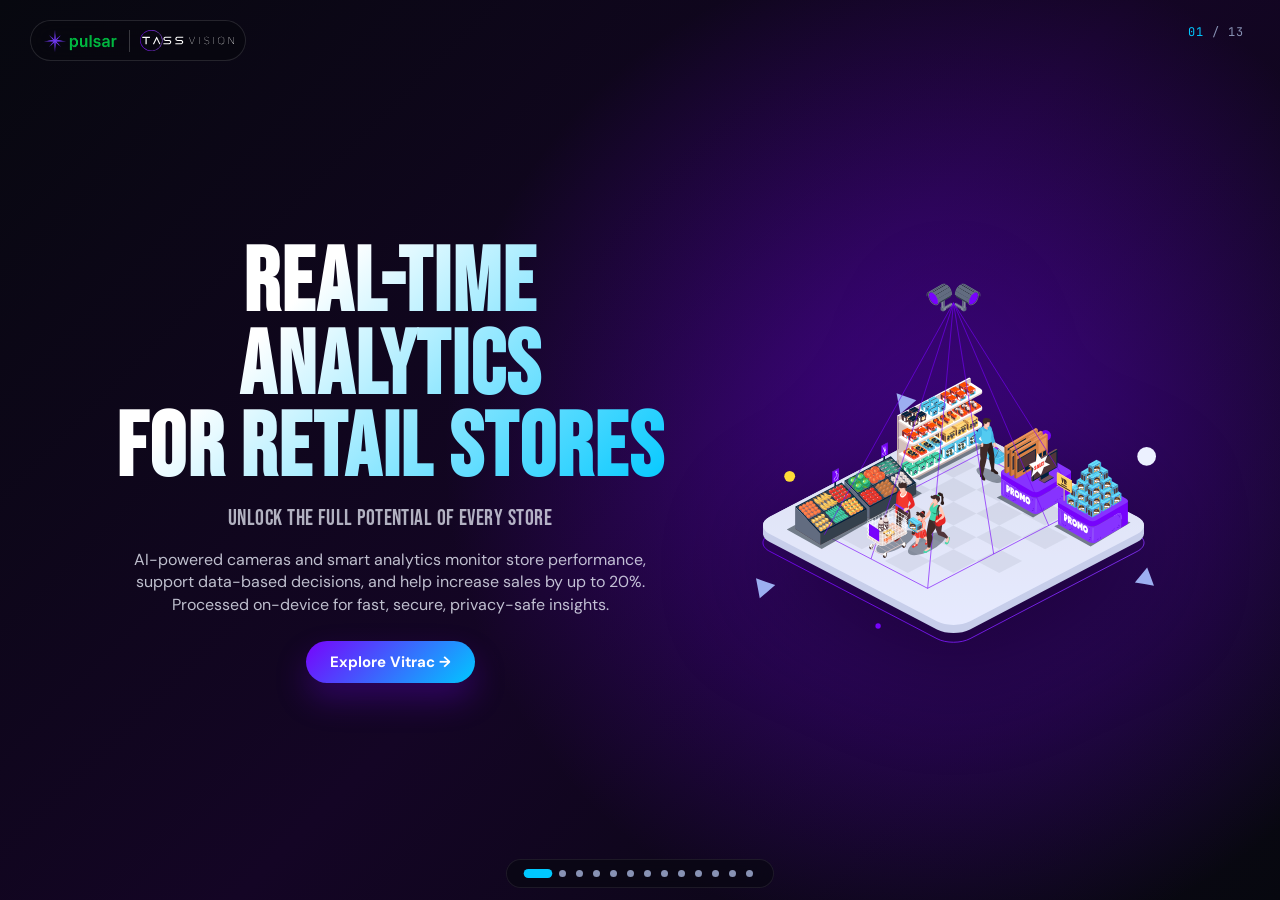
==== commit 165ee589: "Update index.html" ====
--- a/index.html
+++ b/index.html
@@ -75,7 +75,7 @@
   /* ── Nav ─────────────────────────────────────────── */
   .nav {
     position: fixed;
-    bottom: 36px;
+    bottom: 12px;
     left: 50%;
     transform: translateX(-50%);
     display: flex;
@@ -116,6 +116,7 @@
     transition: background 0.2s, border-color 0.2s;
     backdrop-filter: blur(10px);
   }
+  .arrow { display: none; }
   .arrow:hover { background: rgba(0,200,255,0.12); border-color: var(--blue); }
   .arrow svg { width: 20px; height: 20px; fill: none; stroke: var(--white); stroke-width: 2; stroke-linecap: round; stroke-linejoin: round; }
   .arrow.left { left: 24px; }
@@ -1765,7 +1766,7 @@
   }
   .hero-main {
     font-family: 'Bebas Neue', sans-serif;
-    font-size: clamp(40px, 4vw, 60px);
+    font-size: clamp(40px, 4.35vw, 62px);
     line-height: 0.98;
     letter-spacing: 0.02em;
     color: #F0F4FF;
@@ -1773,27 +1774,33 @@
   }
   .hero-support {
     font-family: 'Bebas Neue', sans-serif;
-    font-size: clamp(24px, 2.25vw, 36px);
+    font-size: clamp(20px, 1.75vw, 28px);
     line-height: 1;
     letter-spacing: 0.02em;
     color: rgba(240,244,255,0.72);
     margin-bottom: 18px;
+    white-space: nowrap;
   }
   #s1.clean-slide {
-    padding: 118px 116px 92px;
+    padding: 112px 110px 86px;
+    text-align: left;
   }
   #s1 .clean-inner {
-    width: min(1160px, 100%);
-    margin-top: 8px;
+    width: min(1180px, 100%);
+    margin-top: 0;
   }
   #s1 .clean-split {
-    grid-template-columns: minmax(0, 1fr) minmax(420px, 1fr);
-    gap: 60px;
+    display: grid;
+    grid-template-columns: minmax(560px, 0.98fr) minmax(420px, 1.02fr);
+    gap: 72px;
+    align-items: center;
+    text-align: center;
   }
   #s1 .clean-copy {
-    font-size: 17px;
-    line-height: 1.38;
-    max-width: 500px;
+    font-size: 16px;
+    line-height: 1.42;
+    max-width: 600px;
+    margin: 0 auto;
   }
   #s1 .clean-button {
     margin-top: 24px;
@@ -1801,8 +1808,10 @@
     font-size: 15px;
   }
   #s1 .clean-media {
-    max-height: 430px;
+    display: block;
     width: 100%;
+    max-height: 360px;
+    object-fit: contain;
   }
   .clean-button {
     margin-top: 30px;
@@ -2154,7 +2163,9 @@
       <h1 class="hero-main">REAL-TIME ANALYTICS<br>FOR RETAIL STORES</h1>
       <div class="hero-support">Unlock the full potential of every store</div>
       <p class="clean-copy">
-        AI-powered cameras and smart analytics monitor store performance, support data-based decisions, and help increase sales by up to 20%.
+        AI-powered cameras and smart analytics monitor store performance,<br>
+        support data-based decisions, and help increase sales by up to 20%.<br>
+        Processed on-device for fast, secure, privacy-safe insights.
       </p>
       <button class="clean-button" onclick="document.getElementById('nextBtn').click()">Explore Vitrac →</button>
     </div>
